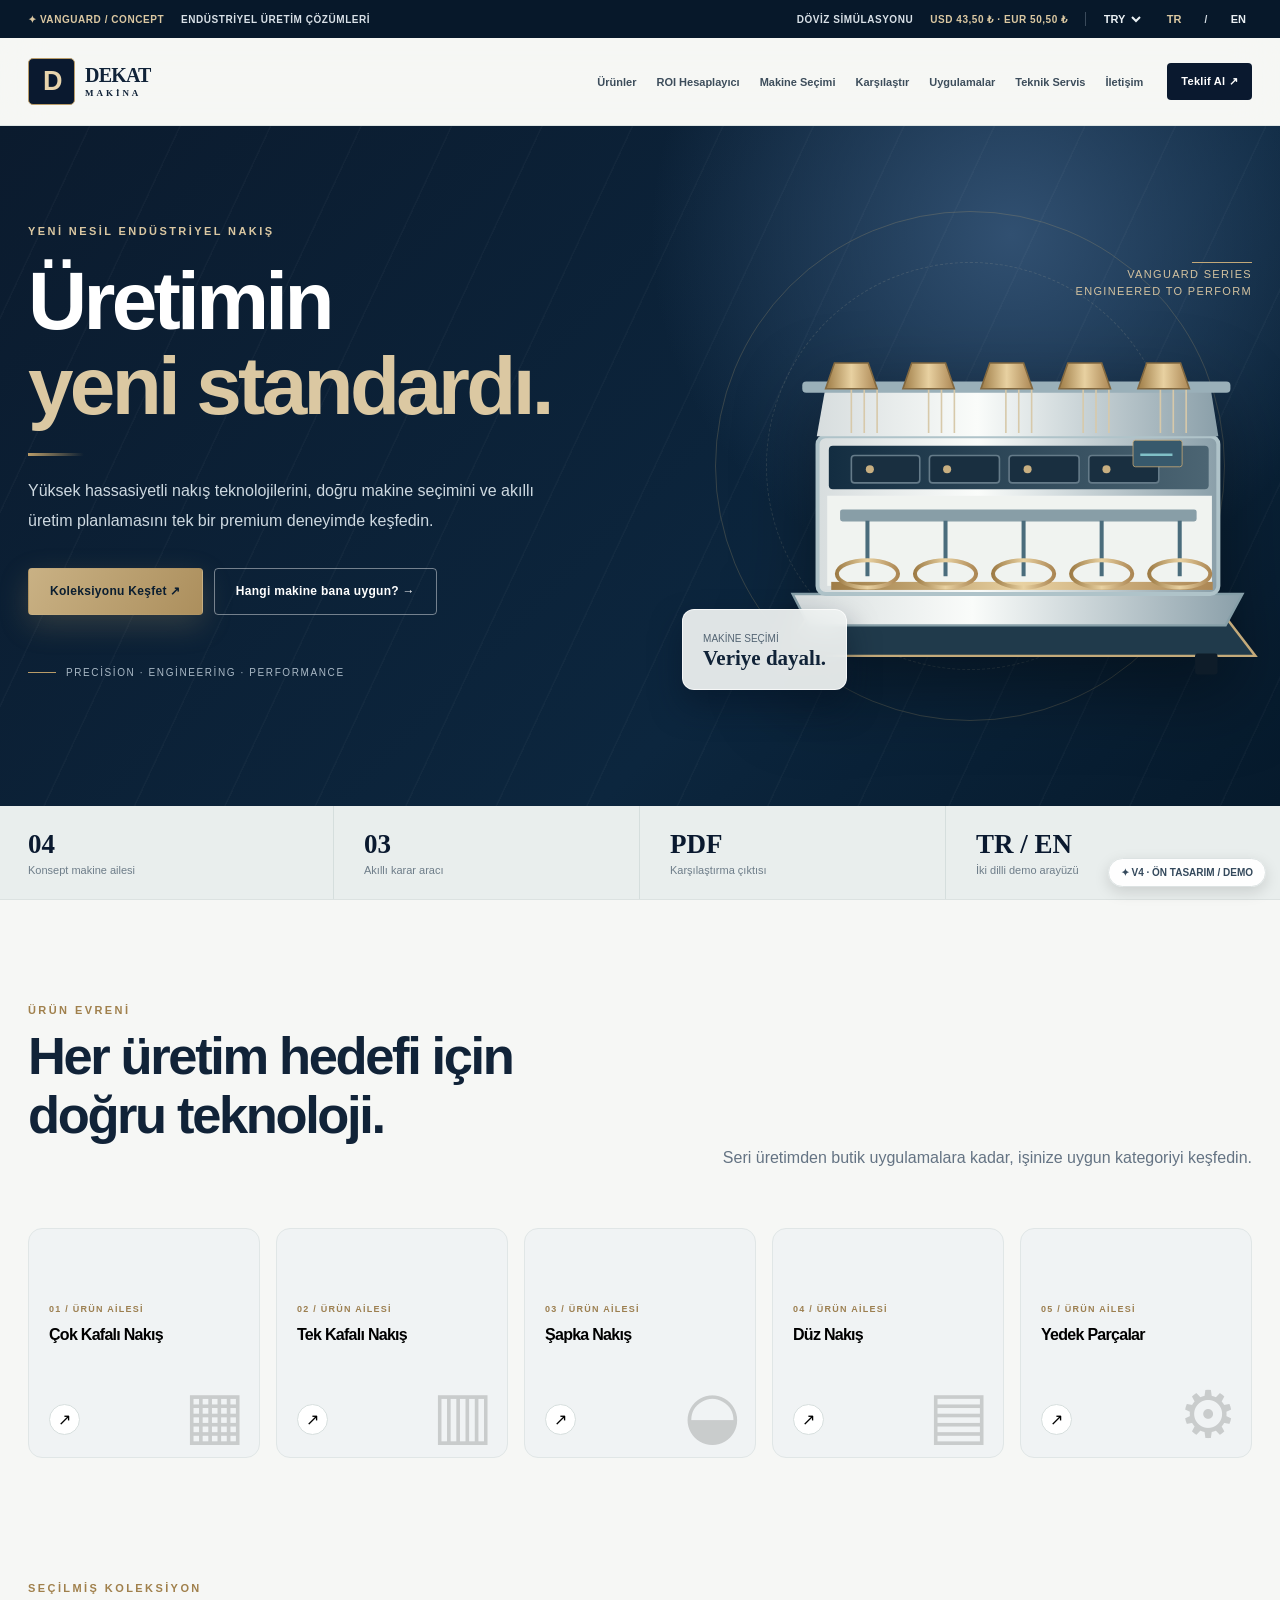
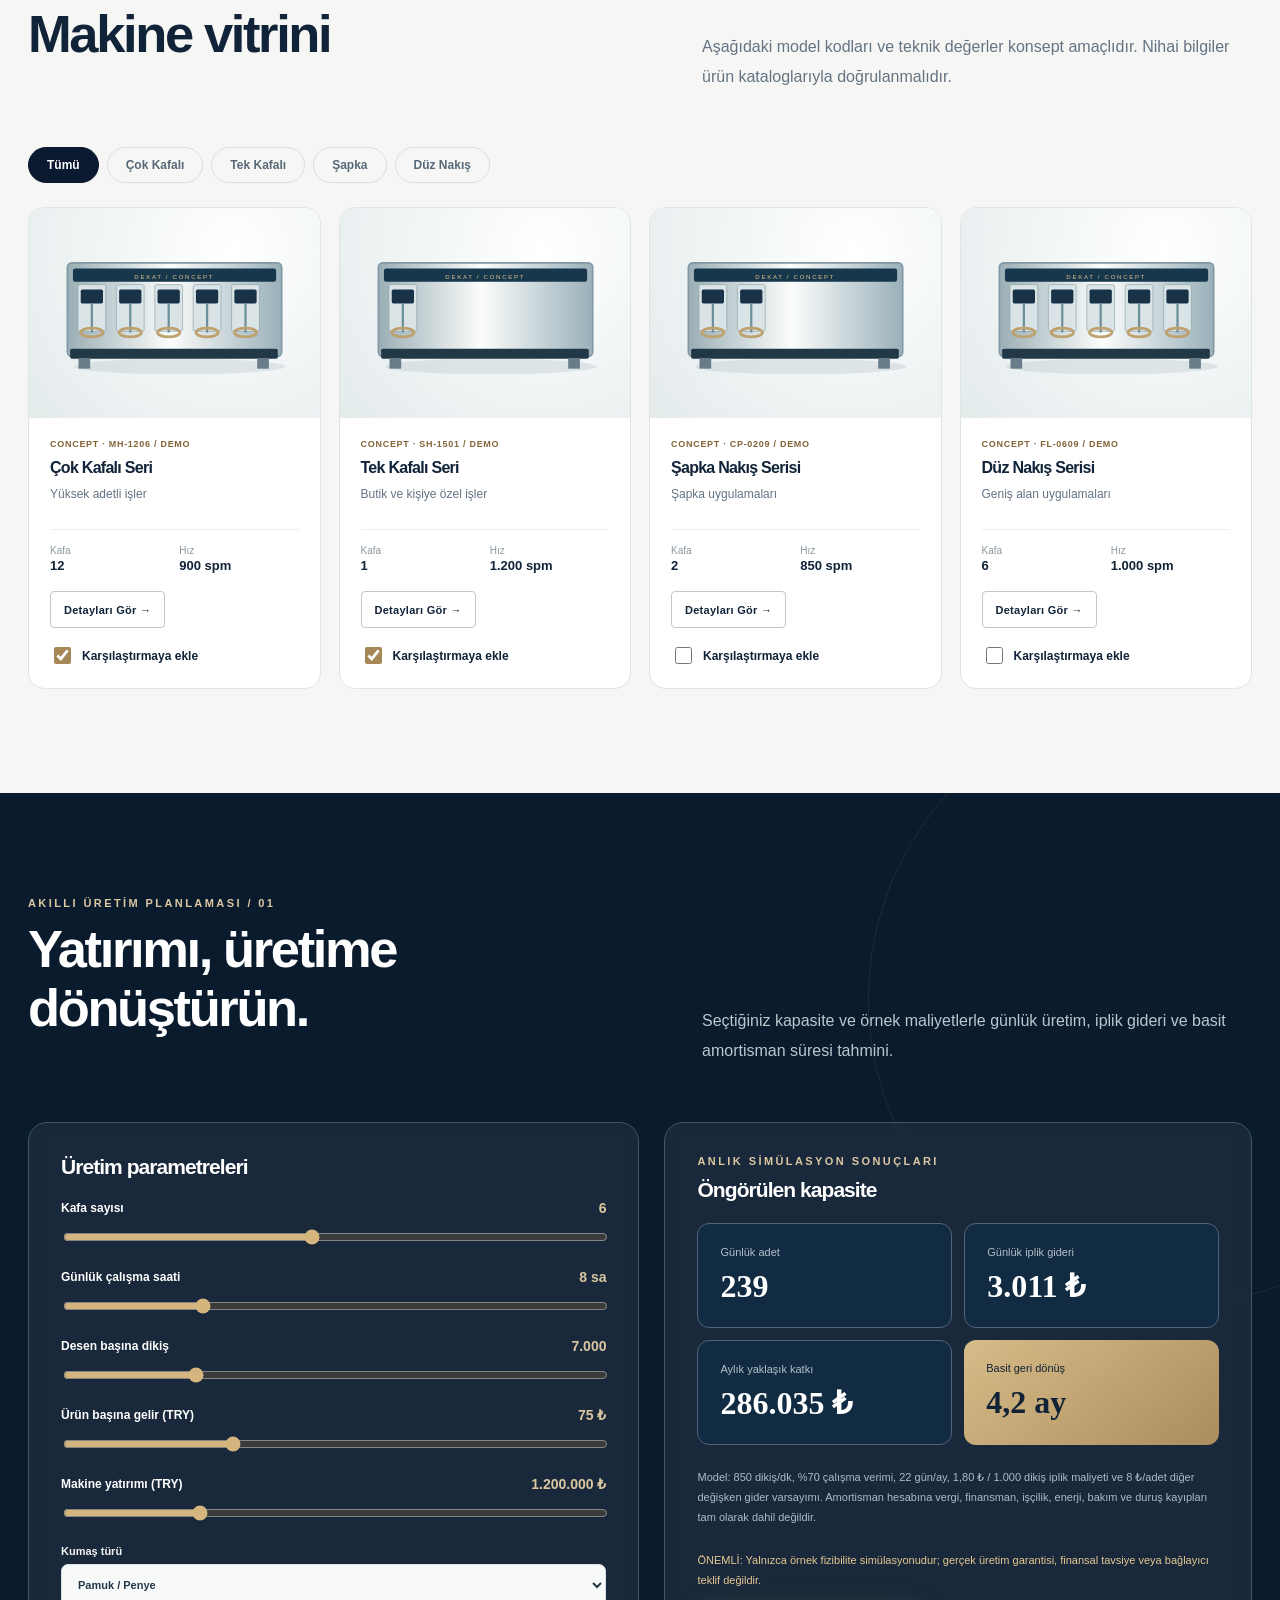
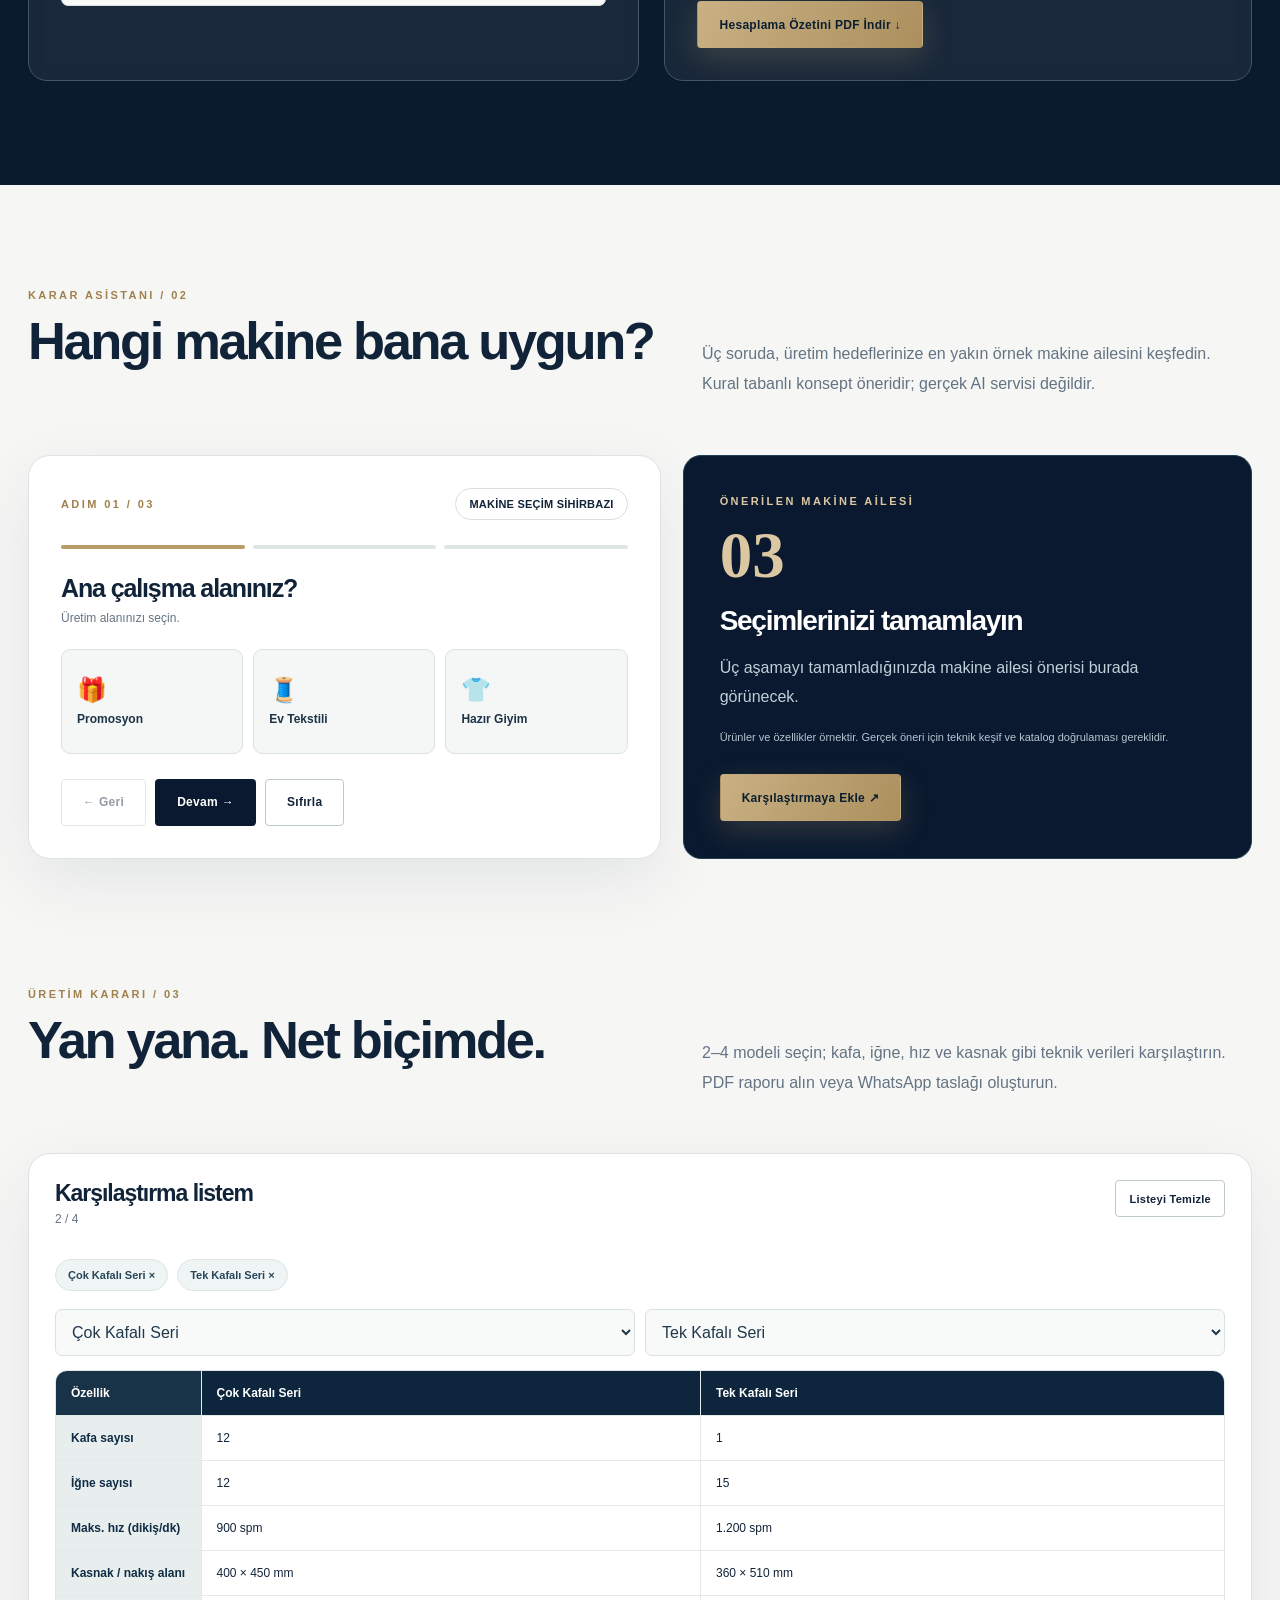
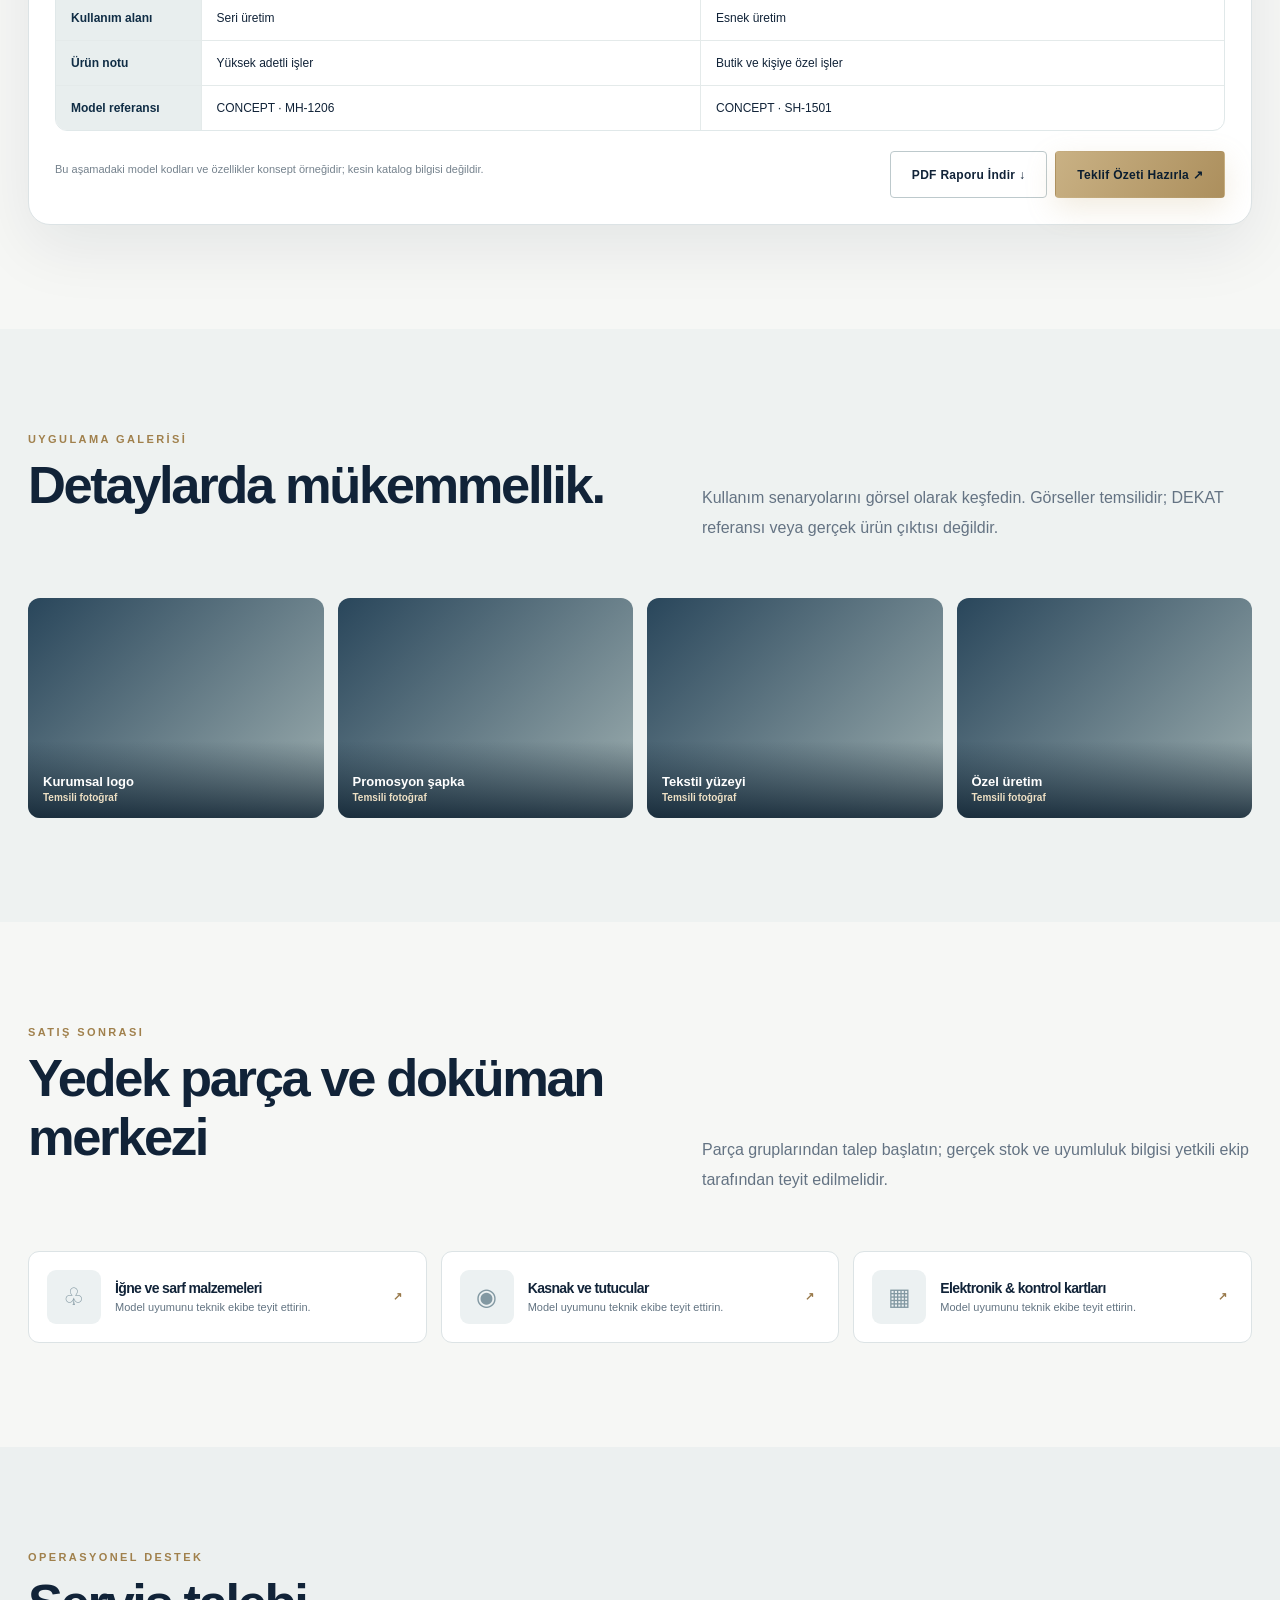
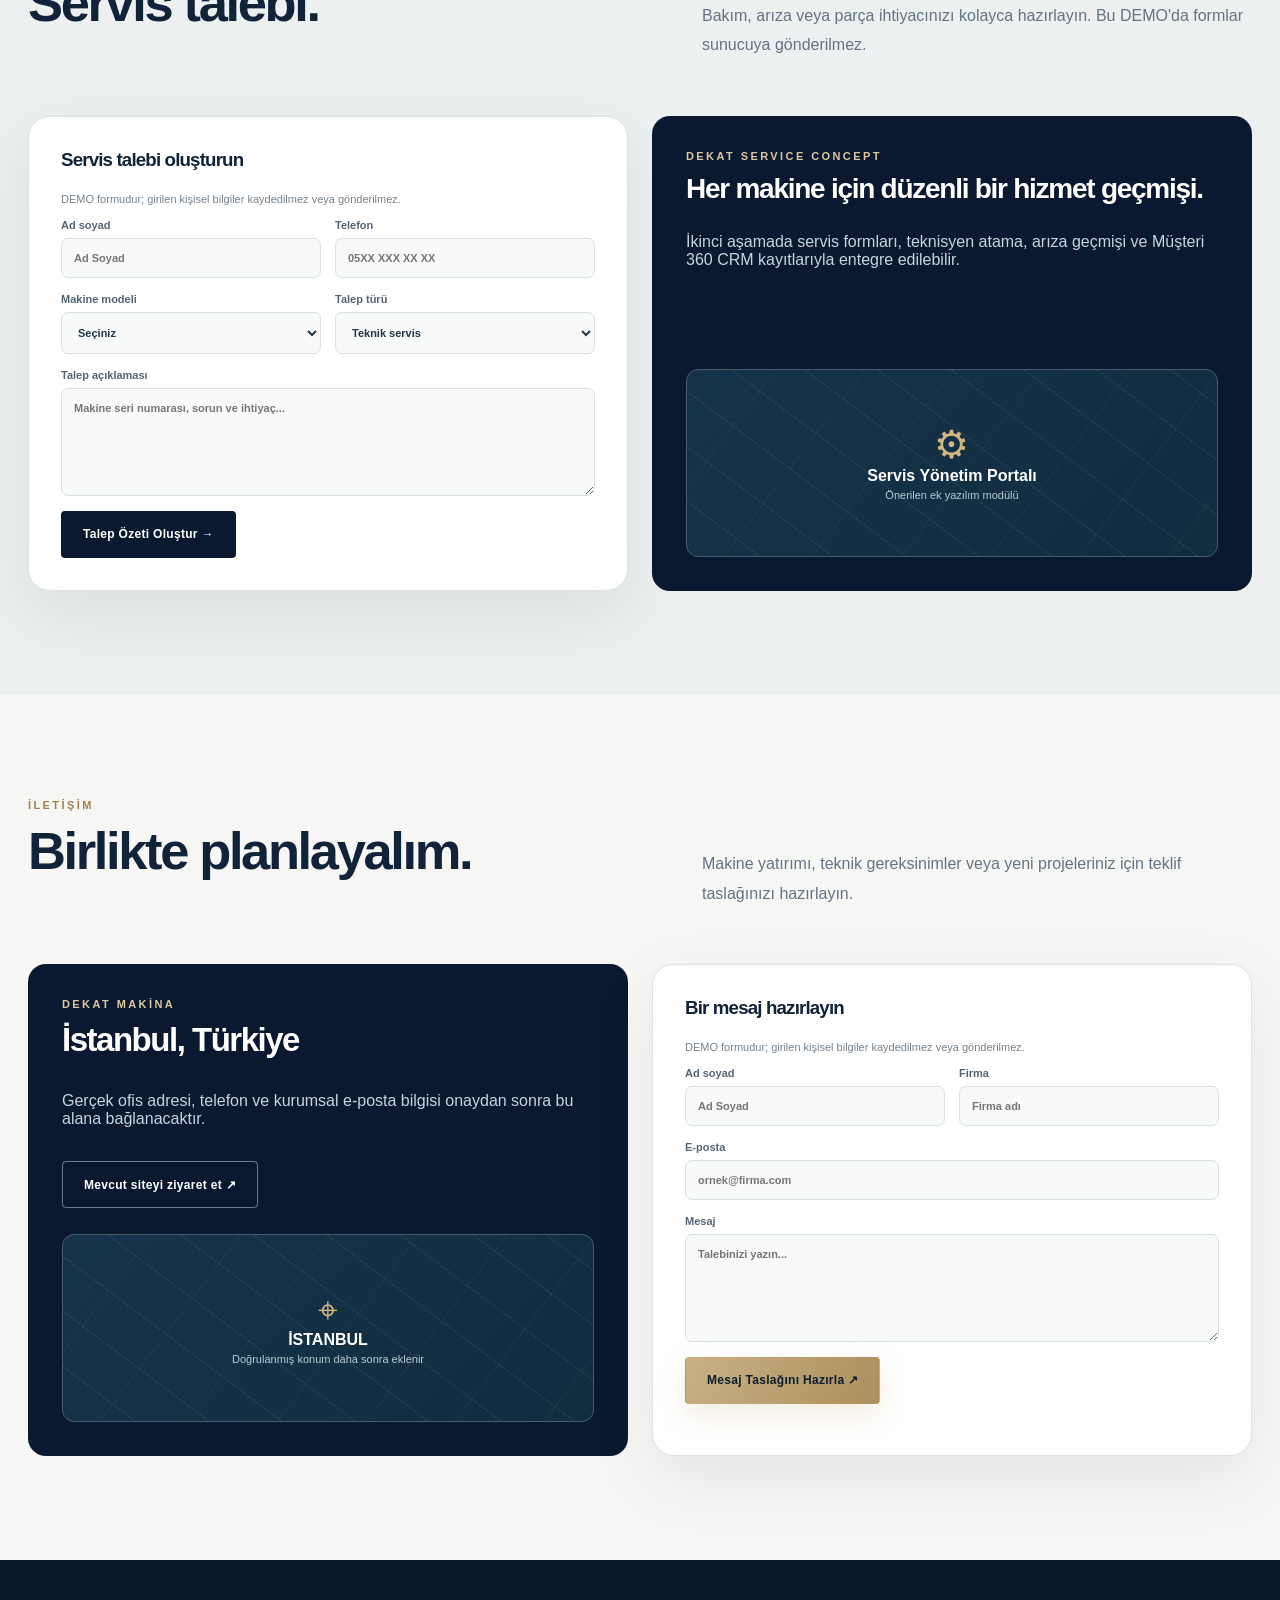
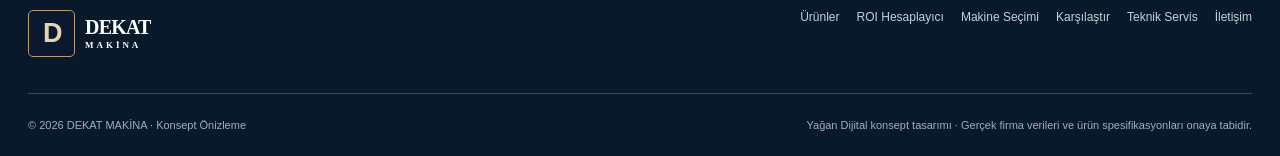
==== previews/dekat-makina-v4/index.html @ 2e614ca1 "Add separate DEKAT Vanguard V4 public concept preview without production changes" ====
<!DOCTYPE html>
<html lang="tr">
<head>
<meta charset="UTF-8"><meta name="viewport" content="width=device-width,initial-scale=1"><meta name="theme-color" content="#0a192f">
<meta name="description" content="DEKAT Makina premium konsept web demo: endüstriyel nakış makineleri, ROI simülasyonu, akıllı makine seçimi, ürün karşılaştırma, teknik servis ve teklif talepleri.">
<title>DEKAT MAKİNA | Vanguard Precision — Premium V4</title>
<!-- Modern sans-serif sistem fontlari; harici font beklemeden acilir. -->
<!-- Tailwind istege bagli yardimci katman: temel tasarim ve tum islevler bu dosyadaki CSS/JS ile calisir. -->
<script src="https://cdn.tailwindcss.com" async></script>
<style>
:root{--obsidian:#0a192f;--deep:#0e253c;--gold:#b99c68;--gold-light:#dbc8a2;--ink:#112338;--muted:#647383;--paper:#f6f7f5;--white:#fff;--steel:#e2e7e8;--border:#dce3e5;--shadow:0 22px 65px rgba(10,25,47,.08);--round:22px}
*{box-sizing:border-box}html{scroll-behavior:smooth;scroll-padding-top:112px}body{margin:0;font-family:'DM Sans',Arial,sans-serif;background:var(--paper);color:var(--ink)}button,input,select,textarea{font:inherit}button{cursor:pointer}a{text-decoration:none;color:inherit}img{display:block;max-width:100%}svg{max-width:100%}button:focus-visible,a:focus-visible,input:focus-visible,select:focus-visible,textarea:focus-visible{outline:3px solid #b99c68;outline-offset:3px}.container{max-width:1280px;margin:0 auto;padding:0 28px}.overline{font-size:11px;font-weight:800;letter-spacing:.22em;text-transform:uppercase;color:#a0804c}.overline.dark{color:var(--gold-light)}h1,h2,h3,h4,p{margin-top:0}h1,h2,h3,h4{font-family:Manrope,'DM Sans',sans-serif;letter-spacing:-.045em}h1{font-size:clamp(44px,6.4vw,93px);line-height:1.035;font-weight:800}h2{font-size:clamp(32px,4.1vw,57px);line-height:1.12;font-weight:800}h3{font-weight:800}.lede{font-size:16px;line-height:1.85;color:var(--muted)}.section{padding:104px 0}.section-heading{display:flex;align-items:end;justify-content:space-between;gap:24px;margin-bottom:40px}.section-heading p{max-width:550px}.chip{display:inline-flex;align-items:center;gap:7px;border:1px solid #d8dfdf;border-radius:100px;padding:9px 13px;font-size:11px;font-weight:800;letter-spacing:.02em}.btn{display:inline-flex;justify-content:center;align-items:center;gap:12px;border:1px solid transparent;min-height:47px;border-radius:4px;padding:13px 21px;font-size:12px;font-weight:800;letter-spacing:.025em;transition:transform .22s,background .22s,box-shadow .22s}.btn:hover{transform:translateY(-2px)}.btn-gold{background:linear-gradient(120deg,#c9b184,#ac8f5d);color:#0b1e30;box-shadow:0 10px 30px rgba(193,163,109,.22)}.btn-navy{background:var(--obsidian);color:white}.btn-navy:hover{background:#1b3852}.btn-outline{border:1px solid #bdc9cc;background:transparent;color:var(--ink)}.btn-outline-light{border:1px solid rgba(255,255,255,.43);color:#fff;background:transparent}.btn-small{min-height:37px;padding:9px 13px;font-size:11px}.btn:disabled{opacity:.45;cursor:not-allowed;transform:none}.panel{background:#fff;border:1px solid var(--border);border-radius:var(--round);box-shadow:var(--shadow)}.muted{color:var(--muted)}.small{font-size:12px}.fineprint{font-size:11px;line-height:1.65;color:#75828d}.gold-rule{width:56px;height:3px;background:linear-gradient(90deg,var(--gold),transparent);margin:18px 0 20px}
/* Top & header */
.topbar{background:#07182a;color:#d8e0e7;font-size:10px;font-weight:700;letter-spacing:.055em}.topbar .container{min-height:38px;display:flex;align-items:center;justify-content:space-between;gap:12px}.top-left,.top-right{display:flex;align-items:center;gap:17px}.top-right button,.top-right select{background:none;border:0;color:#eaf0f4;font-size:11px;font-weight:800}.top-right .sel-wrap{border-left:1px solid #3a4a5b;padding-left:14px}.top-right button[aria-pressed=true]{color:var(--gold-light)}.topbar .gold{color:#dbc8a2}.header{position:sticky;top:0;z-index:50;background:rgba(246,247,245,.91);backdrop-filter:blur(22px);border-bottom:1px solid #dfe6e5}.nav{min-height:87px;display:flex;align-items:center;gap:24px}.brand{display:flex;align-items:center;gap:10px;flex:none}.brandmark{display:grid;place-items:center;width:47px;height:47px;border:1px solid var(--gold);border-radius:5px;background:var(--obsidian);color:#e8d4ac;font-size:27px;letter-spacing:-.1em;font-weight:900;line-height:1}.brand-name{font-family:Manrope;font-size:20px;line-height:1;font-weight:900;letter-spacing:-.04em}.brand-name span{display:block;margin-top:4px;font-size:9px;letter-spacing:.33em;font-weight:600}.links{display:flex;align-items:center;gap:20px;margin-left:auto}.links a{font-size:11px;font-weight:800;color:#3d4d5b;white-space:nowrap;transition:color .2s}.links a:hover{color:#9e7d48}.mobile-toggle{display:none;border:1px solid #cbd3d6;border-radius:6px;background:white;width:43px;height:43px;align-items:center;justify-content:center;font-size:24px}.nav-actions{display:flex;align-items:center;gap:10px}.mobile-menu{display:none;padding:16px 0 22px;border-top:1px solid var(--border)}.mobile-menu.open{display:grid;grid-template-columns:repeat(2,1fr);gap:14px}.mobile-menu a{font-size:13px;font-weight:700;padding:9px 5px}
/* Hero */
.hero{min-height:680px;background:radial-gradient(circle at 79% 16%,#315071 0%,transparent 31%),linear-gradient(135deg,#0b1b2e,#0c263e 65%,#061a2c);color:#fff;position:relative;overflow:hidden}.hero:before{content:'';position:absolute;inset:0;background:repeating-linear-gradient(115deg,transparent 0 80px,rgba(255,255,255,.028) 81px 82px);pointer-events:none}.hero-content{display:grid;grid-template-columns:52% 48%;align-items:center;min-height:680px;position:relative}.hero-copy{padding:75px 0 104px;z-index:2}.hero h1{margin:22px 0 24px}.hero h1 em{font-style:normal;color:var(--gold-light)}.hero-copy>p:not(.overline){color:#ced9e1;max-width:540px;font-size:16px;line-height:1.9}.hero-actions{display:flex;flex-wrap:wrap;gap:11px;margin-top:31px}.hero-extra{display:flex;align-items:center;gap:10px;margin-top:52px;color:#aab9c6;font-size:10px;letter-spacing:.16em;text-transform:uppercase}.hero-extra:before{content:'';width:28px;height:1px;background:var(--gold)}.hero-art{position:relative;min-height:520px;align-self:stretch;display:flex;align-items:center;justify-content:center;isolation:isolate}.hero-art svg{width:113%;max-width:none;filter:drop-shadow(0px 30px 40px #0006);transform:translate(28px,15px)}.art-orbit{position:absolute;width:510px;height:510px;border:1px solid rgba(195,167,115,.23);border-radius:50%;top:50%;left:52%;transform:translate(-50%,-50%)}.art-orbit:before{content:'';position:absolute;inset:50px;border:1px dashed rgba(228,213,177,.14);border-radius:50%}.hero-chip{position:absolute;bottom:17%;left:3%;z-index:3;background:rgba(240,244,243,.93);backdrop-filter:blur(14px);color:var(--ink);border:1px solid #ffffffb8;padding:18px 20px;border-radius:12px;box-shadow:0 16px 30px #06142680}.hero-chip strong{display:block;font-family:Manrope;font-size:21px}.hero-chip span{font-size:10px;color:#536473}.hero-note{position:absolute;top:20%;right:0;display:grid;gap:5px;text-align:right;color:#d3c2a0;font-size:11px;letter-spacing:.12em}.hero-note:before{content:'';height:1px;background:#c2a879;width:60px;margin-left:auto}.hero-bottom{background:#e9eeed;border-bottom:1px solid #dce2e1}.hero-bottom .container{display:grid;grid-template-columns:repeat(4,1fr)}.metric{padding:23px 30px;border-right:1px solid #d5dedd}.metric:first-child{padding-left:0}.metric:last-child{border-right:0}.metric .num{font:800 27px Manrope;color:var(--obsidian)}.metric .desc{font-size:11px;color:#6e7d89;margin-top:4px}
/* Components */
.categories{display:grid;grid-template-columns:repeat(5,1fr);gap:16px}.category{position:relative;overflow:hidden;min-height:230px;border-radius:14px;background:#f0f3f4;border:1px solid #e0e6e6;padding:22px 20px;cursor:pointer;transition:all .25s;text-align:left}.category:hover{transform:translateY(-5px);border-color:#bba27a;box-shadow:var(--shadow)}.category .category-tag{font-size:9px;letter-spacing:.14em;color:#9c7f50;font-weight:900}.category h3{font-size:16px;margin:10px 0 18px;min-height:44px}.category .category-icon{font-size:65px;line-height:1;display:block;position:absolute;right:14px;bottom:10px;opacity:.16;filter:grayscale(1)}.category .arrow{position:absolute;left:20px;bottom:22px;width:31px;height:31px;display:grid;place-items:center;background:white;border-radius:100px;border:1px solid #d7dfde}.filters{display:flex;flex-wrap:wrap;gap:8px;margin-bottom:24px}.filter{background:transparent;border:1px solid #d6dfe0;border-radius:99px;padding:10px 18px;color:#586978;font-size:12px;font-weight:800}.filter[aria-pressed=true]{background:var(--obsidian);border-color:var(--obsidian);color:#fff}.products{display:grid;grid-template-columns:repeat(4,1fr);gap:18px}.product{display:flex;flex-direction:column;overflow:hidden;background:#fff;border:1px solid #dfe4e5;border-radius:16px;transition:.22s}.product:hover{box-shadow:var(--shadow);transform:translateY(-3px)}.product-visual{min-height:204px;display:grid;place-items:center;padding:20px;background:radial-gradient(circle at 70% 20%,#fff 0%,#edf2f3 64%,#e4ebeb)}.product-visual svg{width:100%;height:170px}.product-body{padding:21px;flex:1;display:flex;flex-direction:column}.product h3{font-size:16px;margin:10px 0}.product .specs{display:grid;grid-template-columns:1fr 1fr;gap:10px;border-top:1px solid #ebeff0;margin:16px 0 17px;padding-top:15px}.product .specs small{display:block;font-size:10px;color:#8a989e}.product .specs b{font-size:13px}.product-actions{margin-top:auto;display:flex;gap:8px;flex-wrap:wrap}.product .pill{display:inline-flex;font-size:9px;letter-spacing:.08em;color:#836537;text-transform:uppercase;font-weight:900}.product .select-check{display:flex;align-items:center;gap:8px;margin-top:16px;font-size:12px;font-weight:800}.product .select-check input{accent-color:#a58856;width:17px;height:17px}
/* Calculator */
.dark-section{background:#0b1b2e;color:white;position:relative;overflow:hidden}.dark-section:before{content:'';position:absolute;width:610px;height:610px;border:1px solid rgba(197,175,128,.1);border-radius:50%;right:-200px;top:-100px}.calc-layout{display:grid;grid-template-columns:1.02fr .98fr;gap:25px;position:relative}.calc-panel{padding:32px;border:1px solid #40566a;background:rgba(255,255,255,.058);border-radius:19px;backdrop-filter:blur(8px)}.calc-panel h3{font-size:21px}.slider-list{display:grid;gap:20px}.control-label{display:flex;align-items:center;justify-content:space-between;gap:16px;font-size:12px;font-weight:700;margin-bottom:11px}.control-label output{color:var(--gold-light);font-size:14px;font-weight:900}.range{width:100%;accent-color:#d4b57d;cursor:pointer}.calc-select{background:#112d44;color:#fff;border:1px solid #567082;border-radius:5px;padding:12px;width:100%}.calc-results{display:grid;grid-template-columns:repeat(2,1fr);gap:12px;margin-top:20px}.calc-stat{border:1px solid #536578;background:#102b42;border-radius:12px;padding:22px}.calc-stat strong{display:block;font:800 clamp(23px,3vw,32px) Manrope;color:white;line-height:1.2}.calc-stat small{display:block;font-size:11px;color:#b4c0c8;margin-bottom:9px}.calc-stat.gold{background:linear-gradient(140deg,#d6bc88,#ac8d5c);border:0}.calc-stat.gold strong,.calc-stat.gold small{color:#112236}.formula{font-size:11px;line-height:1.8;color:#afbcc6;margin-top:23px}
/* Wizard */
.wizard-layout{display:grid;grid-template-columns:1fr .9fr;gap:22px}.wizard-card{padding:32px}.wizard-progress{display:flex;gap:8px;margin:25px 0}.wizard-progress span{height:4px;flex:1;background:#dde5e5;border-radius:30px}.wizard-progress span.active{background:#b99c68}.option-grid{display:grid;grid-template-columns:repeat(3,1fr);gap:10px;margin:20px 0 25px}.option{background:#f5f7f6;border:1px solid #dbe3e3;border-radius:9px;min-height:105px;padding:15px;display:flex;flex-direction:column;justify-content:center;align-items:flex-start;gap:8px;text-align:left;font-size:12px;font-weight:800;color:#1d3346}.option span{font-size:24px}.option[aria-pressed=true]{background:#f2e9d8;border-color:#b99c68}.wizard-result{background:var(--obsidian);border:1px solid #234053;border-radius:18px;padding:36px;color:white;display:flex;flex-direction:column;justify-content:center;min-height:360px}.wizard-result .big-num{font-size:65px;font-family:Manrope;font-weight:800;color:var(--gold-light);line-height:1}.wizard-result h3{font-size:28px;margin:17px 0}.wizard-result p{color:#c0d0d9;line-height:1.8}.wizard-actions{display:flex;gap:9px;flex-wrap:wrap}.wizard-result .btn-gold{align-self:start;margin-top:16px}
/* Compare */
.compare-box{padding:26px}.compare-top{display:flex;justify-content:space-between;align-items:start;gap:18px;margin-bottom:21px}.selected-pills{display:flex;gap:9px;flex-wrap:wrap;margin:18px 0}.selected-pills button{border:1px solid #dfe6e5;background:#eff4f4;padding:9px 12px;border-radius:99px;font-size:11px;font-weight:800;color:#28465a}.compare-scroll{overflow-x:auto;max-width:100%;border:1px solid #e0e8e9;border-radius:12px}.compare-table{border-collapse:collapse;width:100%;min-width:720px;font-size:12px}.compare-table th,.compare-table td{border-bottom:1px solid #e4eaea;border-right:1px solid #e4eaea;text-align:left;padding:15px;min-width:150px}.compare-table th{background:#0d263d;color:white;font-weight:800}.compare-table th:first-child,.compare-table td:first-child{min-width:140px;width:145px;font-weight:800;background:#e8eeee;color:#102d45;position:sticky;left:0;z-index:1}.compare-table th:first-child{background:#183247;color:white;z-index:2}.compare-table td:last-child,.compare-table th:last-child{border-right:0}.compare-table tr:last-child td{border-bottom:0}.compare-footer{display:flex;align-items:center;flex-wrap:wrap;gap:10px;justify-content:space-between;margin-top:20px}.compare-pair{display:none;gap:10px;margin-bottom:14px}.compare-pair select{min-width:0;flex:1}.compare-empty{padding:48px 15px;text-align:center;color:#667788}
/* Gallery / support */
.gallery{display:grid;grid-template-columns:repeat(4,1fr);gap:14px}.gallery-item{min-height:220px;background:#d7e2e1;border-radius:12px;overflow:hidden;position:relative}.gallery-item img{height:100%;width:100%;object-fit:cover;transition:transform .4s}.gallery-item:hover img{transform:scale(1.06)}.gallery-item .gallery-caption{position:absolute;bottom:0;left:0;right:0;padding:33px 15px 15px;background:linear-gradient(transparent,#071a2ac9);color:white;font-size:13px;font-weight:800}.gallery-item .gallery-caption small{display:block;font-size:10px;color:#eee0c4;margin-top:3px}.parts{display:grid;grid-template-columns:repeat(3,1fr);gap:14px}.part{display:flex;align-items:center;gap:14px;padding:18px;background:white;border:1px solid var(--border);border-radius:11px}.part .part-icon{display:grid;place-items:center;width:54px;height:54px;background:#ecf1f2;border-radius:9px;color:#8298a2;font-size:24px}.part h4{font-size:14px;margin:0 0 5px}.part p{font-size:11px;color:#637482;margin:0}.part button{margin-left:auto;white-space:nowrap;border:0;background:transparent;color:#987849;font-weight:900;font-size:11px}.forms-grid{display:grid;grid-template-columns:1fr 1fr;gap:24px}.form-card{padding:32px}.field-row{display:grid;grid-template-columns:1fr 1fr;gap:14px}.field{display:grid;gap:7px;font-size:11px;color:#556574;font-weight:800;margin-bottom:15px}.field input,.field select,.field textarea,.input{width:100%;background:#f8faf9;border:1px solid #d9e2e3;border-radius:7px;padding:13px 12px;outline:none;color:#21384a;min-width:0}.field textarea{resize:vertical;min-height:108px}.contact-side{background:var(--obsidian);color:white;border-radius:18px;padding:34px;display:flex;flex-direction:column;justify-content:space-between}.contact-side p{color:#c6d5dd}.map-placeholder{height:188px;border:1px solid #465e6c;border-radius:12px;background:linear-gradient(135deg,#15334a,#122c40);display:grid;place-items:center;position:relative;overflow:hidden}.map-placeholder:before{content:'';position:absolute;inset:0;background:repeating-linear-gradient(37deg,transparent 0 43px,rgba(255,255,255,.065) 43px 44px),repeating-linear-gradient(127deg,transparent 0 70px,rgba(255,255,255,.035) 70px 71px)}.map-placeholder div{position:relative;text-align:center}.map-placeholder b{display:block;font-size:16px}.map-placeholder small{font-size:11px;color:#b9cbd4}.footer{padding:50px 0 25px;background:#08192b;color:white}.footer-top{display:flex;justify-content:space-between;gap:30px;flex-wrap:wrap}.footer a{color:#c5d1d8;font-size:12px}.footer nav{display:flex;gap:17px;flex-wrap:wrap}.footer-bottom{padding-top:25px;margin-top:36px;border-top:1px solid #344b5c;display:flex;justify-content:space-between;gap:14px;font-size:11px;color:#9db0bd}
/* Modals, Toast */
.modal-backdrop{position:fixed;inset:0;background:#061626b8;z-index:100;display:none;align-items:center;justify-content:center;padding:18px;backdrop-filter:blur(7px)}.modal-backdrop.open{display:flex}.modal{background:#fff;border-radius:18px;width:min(580px,100%);max-height:90vh;overflow:auto;padding:30px;box-shadow:0 35px 100px #0005}.modal-top{display:flex;justify-content:space-between;align-items:start;gap:12px}.modal-close{background:#f1f4f4;border:0;border-radius:50%;width:36px;height:36px;font-size:23px}.toast{position:fixed;z-index:130;bottom:25px;left:50%;transform:translate(-50%,30px);padding:14px 18px;border-radius:9px;max-width:90vw;background:var(--obsidian);color:#fff;border:1px solid #526875;font-size:12px;font-weight:700;opacity:0;pointer-events:none;transition:.25s}.toast.show{opacity:1;transform:translate(-50%,0)}.demo-ribbon{position:fixed;right:14px;bottom:13px;z-index:55;padding:8px 12px;font-size:10px;border-radius:100px;background:#ffffffeb;box-shadow:0 5px 15px #0002;border:1px solid #dce2e2;color:#34495c;font-weight:900}.sr-only{position:absolute;width:1px;height:1px;padding:0;margin:-1px;overflow:hidden;clip:rect(0,0,0,0);white-space:nowrap;border:0}
@media(max-width:1120px){.links{gap:11px}.links a{font-size:10px}.nav{gap:14px}.products{grid-template-columns:repeat(2,1fr)}.categories{grid-template-columns:repeat(3,1fr)}.metric{padding-inline:17px}}
@media(max-width:860px){.links{display:none}.mobile-toggle{display:flex}.nav{min-height:71px}.nav-actions{margin-left:auto}.nav-actions .nav-quote{display:none}.hero-content{grid-template-columns:1fr;min-height:0}.hero-copy{padding:78px 0 20px}.hero-art{min-height:330px;max-width:600px;margin:0 auto;width:100%}.hero-art svg{transform:translate(0,-20px);width:95%}.hero-note{right:18px}.hero-chip{bottom:15px;left:5%}.hero-bottom .container{grid-template-columns:repeat(2,1fr)}.metric{border-bottom:1px solid #d5dedd}.calc-layout,.wizard-layout,.forms-grid{grid-template-columns:1fr}.section{padding:72px 0}.gallery{grid-template-columns:repeat(2,1fr)}.parts{grid-template-columns:repeat(2,1fr)}.compare-pair{display:flex}.compare-table{min-width:0;table-layout:fixed}.compare-table th,.compare-table td{min-width:0;width:35%;padding:12px 9px;overflow-wrap:anywhere}.compare-table th:first-child,.compare-table td:first-child{min-width:0;width:30%;position:static}.compare-table th:nth-child(n+4),.compare-table td:nth-child(n+4){display:none}.compare-table.mobile th,.compare-table.mobile td{display:table-cell}.compare-table.mobile th,.compare-table.mobile td{width:35%}.compare-table.mobile th:first-child,.compare-table.mobile td:first-child{width:30%}}
@media(max-width:600px){.container{padding:0 17px}.topbar .top-left span:nth-child(2),#fxLabel,.top-right>span:first-child{display:none}.topbar .container{gap:7px}.top-left,.top-right{gap:7px}.topbar{font-size:9px}.top-right .sel-wrap{padding-left:7px}.brandmark{width:38px;height:38px;font-size:24px}.brand-name{font-size:17px}.brand-name span{font-size:8px}.hero h1{font-size:clamp(41px,11vw,58px)}.hero-copy{padding-top:60px}.hero-copy>p:not(.overline){font-size:14px}.hero-extra{margin-top:28px}.hero-art{min-height:272px}.hero-art .art-orbit{width:290px;height:290px}.hero-chip{padding:12px 14px;bottom:20px}.hero-chip strong{font-size:17px}.hero-note{display:none}.metric{padding:17px 12px}.metric:first-child{padding-left:12px}.metric .num{font-size:22px}.metric .desc{font-size:10px}.section-heading{display:block;margin-bottom:30px}.section-heading h2{margin-bottom:14px}.categories,.parts{grid-template-columns:repeat(2,1fr);gap:10px}.category{padding:17px;min-height:180px}.category h3{font-size:13px}.category .arrow{left:17px;bottom:15px}.products{grid-template-columns:1fr}.product-visual{min-height:200px}.product-visual svg{height:170px}.panel,.wizard-result{border-radius:15px}.calc-panel,.wizard-card,.compare-box,.form-card,.contact-side{padding:21px}.calc-results{gap:9px}.calc-stat{padding:14px}.calc-stat strong{font-size:22px}.option-grid{grid-template-columns:1fr}.option{min-height:59px;flex-direction:row;align-items:center}.wizard-result{min-height:270px;padding:25px}.wizard-result .big-num{font-size:42px}.gallery{gap:9px}.gallery-item{min-height:160px}.parts{grid-template-columns:1fr}.field-row{grid-template-columns:1fr}.footer-bottom{display:block}.footer-bottom span{display:block;margin-top:7px}.compare-top{display:block}.compare-footer{display:grid}.compare-footer .btn{width:100%}.compare-table{font-size:10px}.compare-table th,.compare-table td{padding:10px 7px}.demo-ribbon{display:none}.modal{padding:20px}}
@media(prefers-reduced-motion:reduce){*,*:before,*:after{scroll-behavior:auto!important;animation:none!important;transition:none!important}}
@media print{.topbar,.header,.demo-ribbon,.toast,.btn{display:none!important}body{background:white}.section{padding:25px 0}}
</style>
</head>
<body>
<div class="topbar"><div class="container"><div class="top-left"><span class="gold">✦ VANGUARD / CONCEPT</span><span data-i18n="topTag">ENDÜSTRİYEL ÜRETİM ÇÖZÜMLERİ</span></div><div class="top-right"><span data-i18n="fxDemo">DÖVİZ SİMÜLASYONU</span><span class="gold" id="fxLabel">USD 43,50 ₺ · EUR 50,50 ₺</span><label class="sel-wrap"><span class="sr-only">Para birimi</span><select id="currency" aria-label="Gösterim para birimi"><option value="TRY">TRY</option><option value="USD">USD</option><option value="EUR">EUR</option></select></label><button type="button" id="langTR" aria-pressed="true">TR</button><span>/</span><button type="button" id="langEN" aria-pressed="false">EN</button></div></div></div>
<header class="header"><div class="container"><div class="nav"><a class="brand" href="#hero" aria-label="DEKAT Makina ana sayfa"><span class="brandmark">D</span><span class="brand-name">DEKAT <span>MAKİNA</span></span></a><nav class="links" aria-label="Ana gezinme"><a href="#urunler" data-i18n="navProducts">Ürünler</a><a href="#roi" data-i18n="navROI">ROI Hesaplayıcı</a><a href="#wizard" data-i18n="navWizard">Makine Seçimi</a><a href="#compare" data-i18n="navCompare">Karşılaştır</a><a href="#uygulamalar" data-i18n="navApps">Uygulamalar</a><a href="#servis" data-i18n="navService">Teknik Servis</a><a href="#iletisim" data-i18n="navContact">İletişim</a></nav><div class="nav-actions"><button class="btn btn-navy btn-small nav-quote" data-open-quote data-i18n="getQuote">Teklif Al ↗</button><button class="mobile-toggle" id="menuToggle" type="button" aria-expanded="false" aria-controls="mobileMenu" aria-label="Menüyü aç">☰</button></div></div><nav class="mobile-menu" id="mobileMenu" aria-label="Mobil gezinme"><a href="#urunler" data-i18n="navProducts">Ürünler</a><a href="#roi" data-i18n="navROI">ROI Hesaplayıcı</a><a href="#wizard" data-i18n="navWizard">Makine Seçimi</a><a href="#compare" data-i18n="navCompare">Karşılaştır</a><a href="#uygulamalar" data-i18n="navApps">Uygulamalar</a><a href="#servis" data-i18n="navService">Teknik Servis</a><a href="#iletisim" data-i18n="navContact">İletişim</a><a href="https://www.dekat.com.tr/" target="_blank" rel="noopener noreferrer" data-i18n="currentSite">Mevcut site</a></nav></div></header>
<main>
<section class="hero" id="hero"><div class="container"><div class="hero-content"><div class="hero-copy"><p class="overline dark" data-i18n="heroKicker">YENİ NESİL ENDÜSTRİYEL NAKIŞ</p><h1 data-i18n-html="heroTitle">Üretimin<br><em>yeni standardı.</em></h1><div class="gold-rule"></div><p data-i18n="heroDesc">Yüksek hassasiyetli nakış teknolojilerini, doğru makine seçimini ve akıllı üretim planlamasını tek bir premium deneyimde keşfedin.</p><div class="hero-actions"><a href="#urunler" class="btn btn-gold" data-i18n="explore">Koleksiyonu Keşfet ↗</a><a href="#wizard" class="btn btn-outline-light" data-i18n="findMachine">Hangi makine bana uygun? →</a></div><div class="hero-extra" data-i18n="heroExtra">Precision · Engineering · Performance</div></div><div class="hero-art" aria-label="Temsili çok kafalı nakış makinesi teknik illüstrasyonu"><div class="art-orbit"></div><div class="hero-note">VANGUARD SERIES <span>ENGINEERED TO PERFORM</span></div><svg viewBox="0 0 730 530" role="img" aria-label="Temsili endüstriyel nakış makinesi illüstrasyonu"><defs><linearGradient id="metal" x1="0" x2="1"><stop stop-color="#d7ddde"/><stop offset=".4" stop-color="#fafcfa"/><stop offset="1" stop-color="#8a9fa9"/></linearGradient><linearGradient id="darkMachine" x1="0" x2="1"><stop stop-color="#132d41"/><stop offset="1" stop-color="#4c6573"/></linearGradient><linearGradient id="goldMachine"><stop stop-color="#9e7c46"/><stop offset=".5" stop-color="#e8d1a1"/><stop offset="1" stop-color="#ac8754"/></linearGradient><filter id="machineShadow"><feGaussianBlur stdDeviation="10"/></filter></defs><ellipse cx="386" cy="444" rx="285" ry="28" fill="#03101b" opacity=".57" filter="url(#machineShadow)"/><g transform="translate(55 113)"><path d="M85 326 L612 326 L645 369 L57 369Z" fill="#203a4b" stroke="#c4aa7a" stroke-width="3"/><path d="M70 292 L629 292 L608 331 L90 331Z" fill="url(#metal)" stroke="#869fa8" stroke-width="3"/><rect x="101" y="96" width="498" height="196" rx="10" fill="url(#metal)" stroke="#afc3c9" stroke-width="5"/><rect x="115" y="108" width="472" height="54" rx="5" fill="url(#darkMachine)"/><rect x="113" y="170" width="478" height="112" fill="#f0f3f0"/><rect x="129" y="187" width="443" height="15" rx="3" fill="#889ea7"/><rect x="118" y="277" width="474" height="10" fill="url(#goldMachine)"/><g fill="#192f40" stroke="#657b89" stroke-width="2"><rect x="143" y="120" width="85" height="34" rx="4"/><rect x="240" y="120" width="87" height="34" rx="4"/><rect x="339" y="120" width="87" height="34" rx="4"/><rect x="438" y="120" width="87" height="34" rx="4"/></g><g fill="#c8af81"><circle cx="166" cy="137" r="5"/><circle cx="262" cy="137" r="5"/><circle cx="362" cy="137" r="5"/><circle cx="460" cy="137" r="5"/></g><g stroke="#4a6c7c" stroke-width="5"><path d="M163 201V270"/><path d="M260 201V270"/><path d="M357 201V270"/><path d="M454 201V270"/><path d="M551 201V270"/></g><g fill="none" stroke="url(#goldMachine)" stroke-width="5"><ellipse cx="163" cy="267" rx="38" ry="17"/><ellipse cx="260" cy="267" rx="38" ry="17"/><ellipse cx="357" cy="267" rx="38" ry="17"/><ellipse cx="454" cy="267" rx="38" ry="17"/><ellipse cx="551" cy="267" rx="38" ry="17"/></g><path d="M100 96L110 40H590L599 96Z" fill="url(#metal)"/><rect x="82" y="28" width="532" height="14" rx="5" fill="#9ab0b9"/><g stroke="#d7c9aa" stroke-width="2"><path d="M143 38L143 92 M159 38L159 92 M175 38L175 92 M239 38L239 92 M255 38L255 92 M271 38L271 92 M335 38L335 92 M351 38L351 92 M367 38L367 92 M431 38L431 92 M447 38L447 92 M463 38L463 92 M527 38L527 92 M543 38L543 92 M559 38L559 92"/></g><g fill="url(#goldMachine)" stroke="#82683f" stroke-width="2"><path d="M122 5h42l11 32h-64Z"/><path d="M218 5h42l11 32h-64Z"/><path d="M315 5h42l11 32h-64Z"/><path d="M412 5h42l11 32h-64Z"/><path d="M510 5h42l11 32h-64Z"/></g><rect x="493" y="101" width="61" height="33" rx="3" fill="#37596c" stroke="#c9aa75"/><path d="M502 119h40" stroke="#80c0c7" stroke-width="3"/><rect x="83" y="366" width="28" height="26" rx="3" fill="#0e1c29"/><rect x="570" y="366" width="28" height="26" rx="3" fill="#0e1c29"/></g></svg><div class="hero-chip"><span data-i18n="heroChipSmall">MAKİNE SEÇİMİ</span><strong data-i18n="heroChipBig">Veriye dayalı.</strong></div></div></div></div></section>
<div class="hero-bottom"><div class="container"><div class="metric"><div class="num">04</div><div class="desc" data-i18n="metric1">Konsept makine ailesi</div></div><div class="metric"><div class="num">03</div><div class="desc" data-i18n="metric2">Akıllı karar aracı</div></div><div class="metric"><div class="num">PDF</div><div class="desc" data-i18n="metric3">Karşılaştırma çıktısı</div></div><div class="metric"><div class="num">TR / EN</div><div class="desc" data-i18n="metric4">İki dilli demo arayüzü</div></div></div></div>
<section class="section" id="kategoriler"><div class="container"><div class="section-heading"><div><p class="overline" data-i18n="categoriesKicker">ÜRÜN EVRENİ</p><h2 data-i18n-html="categoriesTitle">Her üretim hedefi için<br>doğru teknoloji.</h2></div><p class="lede" data-i18n="categoriesDesc">Seri üretimden butik uygulamalara kadar, işinize uygun kategoriyi keşfedin.</p></div><div class="categories" id="categories"></div></div></section>
<section class="section" id="urunler" style="padding-top:20px"><div class="container"><div class="section-heading"><div><p class="overline" data-i18n="productsKicker">SEÇİLMİŞ KOLEKSİYON</p><h2 data-i18n="productsTitle">Makine vitrini</h2></div><p class="lede" data-i18n="productsDesc">Aşağıdaki model kodları ve teknik değerler konsept amaçlıdır. Nihai bilgiler ürün kataloglarıyla doğrulanmalıdır.</p></div><div class="filters" id="productFilters"></div><div class="products" id="productGrid"></div></div></section>
<section class="section dark-section" id="roi"><div class="container"><div class="section-heading" style="position:relative"><div><p class="overline dark" data-i18n="roiKicker">AKILLI ÜRETİM PLANLAMASI / 01</p><h2 data-i18n-html="roiTitle">Yatırımı, üretime<br>dönüştürün.</h2></div><p class="lede" style="color:#bac7ce" data-i18n="roiDesc">Seçtiğiniz kapasite ve örnek maliyetlerle günlük üretim, iplik gideri ve basit amortisman süresi tahmini.</p></div><div class="calc-layout"><div class="calc-panel"><h3 data-i18n="roiInputs">Üretim parametreleri</h3><div class="slider-list"><div><div class="control-label"><label for="heads" data-i18n="heads">Kafa sayısı</label><output id="headsV">6</output></div><input class="range" id="heads" type="range" min="1" max="12" value="6"></div><div><div class="control-label"><label for="hours" data-i18n="hours">Günlük çalışma saati</label><output id="hoursV">8 sa</output></div><input class="range" id="hours" type="range" min="4" max="20" value="8"></div><div><div class="control-label"><label for="stitches" data-i18n="stitches">Desen başına dikiş</label><output id="stitchesV">7.000</output></div><input class="range" id="stitches" type="range" min="3000" max="20000" step="500" value="7000"></div><div><div class="control-label"><label for="unitRevenue" data-i18n="unitRevenue">Ürün başına gelir (TRY)</label><output id="unitRevenueV">75 ₺</output></div><input class="range" id="unitRevenue" type="range" min="20" max="200" step="5" value="75"></div><div><div class="control-label"><label for="investment" data-i18n="investment">Makine yatırımı (TRY)</label><output id="investmentV">1.200.000 ₺</output></div><input class="range" id="investment" type="range" min="300000" max="4000000" step="50000" value="1200000"></div><label class="field" style="margin:0;color:#f1f5f4"><span data-i18n="fabric">Kumaş türü</span><select class="calc-select" id="fabric"><option value="cotton" data-i18n="cotton">Pamuk / Penye</option><option value="denim" data-i18n="denim">Denim / Kalın</option><option value="towel" data-i18n="towel">Havlu / Pike</option><option value="poly" data-i18n="poly">Polyester / İnce</option></select></label></div></div><div class="calc-panel"><p class="overline dark" data-i18n="roiEstimates">ANLIK SİMÜLASYON SONUÇLARI</p><h3 data-i18n="roiSummary">Öngörülen kapasite</h3><div class="calc-results"><div class="calc-stat"><small data-i18n="dailyOutput">Günlük adet</small><strong id="dailyOutput">—</strong></div><div class="calc-stat"><small data-i18n="dailyThread">Günlük iplik gideri</small><strong id="dailyThread">—</strong></div><div class="calc-stat"><small data-i18n="monthlyContrib">Aylık yaklaşık katkı</small><strong id="monthlyContrib">—</strong></div><div class="calc-stat gold"><small data-i18n="payback">Basit geri dönüş</small><strong id="payback">—</strong></div></div><p class="formula" data-i18n="roiFormula">Model: 850 dikiş/dk, %70 çalışma verimi, 22 gün/ay, 1,80 ₺ / 1.000 dikiş iplik maliyeti ve 8 ₺/adet diğer değişken gider varsayımı. Amortisman hesabına vergi, finansman, işçilik, enerji, bakım ve duruş kayıpları tam olarak dahil değildir.</p><p class="formula" style="color:#e5c991" data-i18n="roiDisclaimer">ÖNEMLİ: Yalnızca örnek fizibilite simülasyonudur; gerçek üretim garantisi, finansal tavsiye veya bağlayıcı teklif değildir.</p><button class="btn btn-gold" id="roiPdf" data-i18n="roiDownload">Hesaplama Özetini PDF İndir ↓</button></div></div></div></section>
<section class="section" id="wizard"><div class="container"><div class="section-heading"><div><p class="overline" data-i18n="wizardKicker">KARAR ASİSTANI / 02</p><h2 data-i18n="wizardTitle">Hangi makine bana uygun?</h2></div><p class="lede" data-i18n="wizardDesc">Üç soruda, üretim hedeflerinize en yakın örnek makine ailesini keşfedin. Kural tabanlı konsept öneridir; gerçek AI servisi değildir.</p></div><div class="wizard-layout"><div class="panel wizard-card"><div style="display:flex;justify-content:space-between;align-items:center"><span class="overline" id="wizardStepLabel">ADIM 01 / 03</span><span class="chip" data-i18n="wizardQuiz">MAKİNE SEÇİM SİHİRBAZI</span></div><div class="wizard-progress" id="wizardProgress" aria-hidden="true"><span class="active"></span><span></span><span></span></div><h3 id="wizardQuestion" style="font-size:25px;margin-bottom:4px">Üretim alanınız hangisi?</h3><p class="lede small" id="wizardHelp">İşletmenizin ana faaliyetini seçin.</p><div class="option-grid" id="wizardOptions"></div><div class="wizard-actions"><button class="btn btn-outline" id="wizardBack" data-i18n="back">← Geri</button><button class="btn btn-navy" id="wizardNext" data-i18n="next">Devam →</button><button class="btn btn-outline" id="wizardReset" data-i18n="reset">Sıfırla</button></div></div><div class="wizard-result" id="wizardResult"><p class="overline dark" data-i18n="suggestedFamily">ÖNERİLEN MAKİNE AİLESİ</p><div class="big-num" id="wizardNumber">03</div><h3 id="wizardRecommended">Üretiminize özel öneri</h3><p id="wizardReason">Seçimlerinizi tamamladığınızda öneri ve gerekçeler burada görünecek.</p><p class="fineprint" style="color:#b5c6d0" data-i18n="wizardDisclaimer">Ürünler ve özellikler örnektir. Gerçek öneri için teknik keşif ve katalog doğrulaması gereklidir.</p><button class="btn btn-gold" id="wizardAdd" data-i18n="addToComparison">Karşılaştırmaya Ekle ↗</button></div></div></div></section>
<section class="section" id="compare" style="padding-top:25px"><div class="container"><div class="section-heading"><div><p class="overline" data-i18n="compareKicker">ÜRETİM KARARI / 03</p><h2 data-i18n="compareTitle">Yan yana. Net biçimde.</h2></div><p class="lede" data-i18n="compareDesc">2–4 modeli seçin; kafa, iğne, hız ve kasnak gibi teknik verileri karşılaştırın. PDF raporu alın veya WhatsApp taslağı oluşturun.</p></div><div class="panel compare-box"><div class="compare-top"><div><h3 style="font-size:23px;margin-bottom:5px" data-i18n="compareList">Karşılaştırma listem</h3><p class="muted small" id="compareCount">0 / 4</p></div><button class="btn btn-outline btn-small" id="clearCompare" data-i18n="clear">Listeyi Temizle</button></div><div class="selected-pills" id="selectedPills"></div><div class="compare-pair" id="pairSelectors"><select class="input" id="pairA" aria-label="Karşılaştırma sol ürün"></select><select class="input" id="pairB" aria-label="Karşılaştırma sağ ürün"></select></div><div class="compare-scroll" id="compareScroll"><div id="compareTableArea" class="compare-empty" data-i18n="compareEmpty">Karşılaştırmak için ürün kartlarından en az iki makine seçin.</div></div><div class="compare-footer"><p class="fineprint" data-i18n="compareFoot">Bu aşamadaki model kodları ve özellikler konsept örneğidir; kesin katalog bilgisi değildir.</p><div style="display:flex;flex-wrap:wrap;gap:8px"><button class="btn btn-outline" id="downloadCompare" data-i18n="downloadPdf">PDF Raporu İndir ↓</button><button class="btn btn-gold" id="openQuoteFromCompare" data-i18n="makeQuote">Teklif Özeti Hazırla ↗</button></div></div></div></div></section>
<section class="section" id="uygulamalar" style="background:#eef2f1"><div class="container"><div class="section-heading"><div><p class="overline" data-i18n="appsKicker">UYGULAMA GALERİSİ</p><h2 data-i18n="appsTitle">Detaylarda mükemmellik.</h2></div><p class="lede" data-i18n="appsDesc">Kullanım senaryolarını görsel olarak keşfedin. Görseller temsilidir; DEKAT referansı veya gerçek ürün çıktısı değildir.</p></div><div class="gallery" id="gallery"></div></div></section>
<section class="section" id="parcalar"><div class="container"><div class="section-heading"><div><p class="overline" data-i18n="partsKicker">SATIŞ SONRASI</p><h2 data-i18n="partsTitle">Yedek parça ve doküman merkezi</h2></div><p class="lede" data-i18n="partsDesc">Parça gruplarından talep başlatın; gerçek stok ve uyumluluk bilgisi yetkili ekip tarafından teyit edilmelidir.</p></div><div class="parts" id="partsGrid"></div></div></section>
<section class="section" id="servis" style="background:#ecf0f0"><div class="container"><div class="section-heading"><div><p class="overline" data-i18n="serviceKicker">OPERASYONEL DESTEK</p><h2 data-i18n="serviceTitle">Servis talebi.</h2></div><p class="lede" data-i18n="serviceDesc">Bakım, arıza veya parça ihtiyacınızı kolayca hazırlayın. Bu DEMO'da formlar sunucuya gönderilmez.</p></div><div class="forms-grid"><div class="panel form-card"><h3 data-i18n="serviceFormTitle">Servis talebi oluşturun</h3><p class="fineprint" data-i18n="demoForm">DEMO formudur; girilen kişisel bilgiler kaydedilmez veya gönderilmez.</p><form id="serviceForm"><div class="field-row"><label class="field"><span data-i18n="fullName">Ad soyad</span><input name="name" required autocomplete="name" placeholder="Ad Soyad"></label><label class="field"><span data-i18n="phone">Telefon</span><input name="phone" type="tel" inputmode="tel" required placeholder="05XX XXX XX XX"></label></div><div class="field-row"><label class="field"><span data-i18n="machineModel">Makine modeli</span><select name="model" required id="serviceModel"><option value="" data-i18n="choose">Seçiniz</option></select></label><label class="field"><span data-i18n="requestType">Talep türü</span><select name="type"><option value="service" data-i18n="serviceType">Teknik servis</option><option value="parts" data-i18n="partsType">Yedek parça</option><option value="maintenance" data-i18n="maintenanceType">Periyodik bakım</option></select></label></div><label class="field"><span data-i18n="requestDescription">Talep açıklaması</span><textarea name="description" required placeholder="Makine seri numarası, sorun ve ihtiyaç..."></textarea></label><button class="btn btn-navy" type="submit" data-i18n="prepareRequest">Talep Özeti Oluştur →</button></form></div><aside class="contact-side"><div><p class="overline dark" data-i18n="servicePanelKicker">DEKAT SERVICE CONCEPT</p><h3 style="font-size:28px" data-i18n="servicePanelTitle">Her makine için düzenli bir hizmet geçmişi.</h3><p data-i18n="servicePanelDesc">İkinci aşamada servis formları, teknisyen atama, arıza geçmişi ve Müşteri 360 CRM kayıtlarıyla entegre edilebilir.</p></div><div class="map-placeholder"><div><span style="font-size:39px;color:#d3b582">⚙</span><b data-i18n="servicePanelBottom">Servis Yönetim Portalı</b><small data-i18n="futureModule">Önerilen ek yazılım modülü</small></div></div></aside></div></div></section>
<section class="section" id="iletisim"><div class="container"><div class="section-heading"><div><p class="overline" data-i18n="contactKicker">İLETİŞİM</p><h2 data-i18n="contactTitle">Birlikte planlayalım.</h2></div><p class="lede" data-i18n="contactDesc">Makine yatırımı, teknik gereksinimler veya yeni projeleriniz için teklif taslağınızı hazırlayın.</p></div><div class="forms-grid"><div class="contact-side"><div><p class="overline dark">DEKAT MAKİNA</p><h3 style="font-size:33px" data-i18n="contactHQ">İstanbul, Türkiye</h3><p data-i18n="contactHQNote">Gerçek ofis adresi, telefon ve kurumsal e-posta bilgisi onaydan sonra bu alana bağlanacaktır.</p><a class="btn btn-outline-light" style="margin-top:17px" href="https://www.dekat.com.tr/" target="_blank" rel="noopener noreferrer" data-i18n="currentSite">Mevcut siteyi ziyaret et ↗</a></div><div class="map-placeholder" style="margin-top:26px"><div><span style="font-size:35px;color:#d3b582">⌖</span><b>İSTANBUL</b><small data-i18n="mapNote">Doğrulanmış konum daha sonra eklenir</small></div></div></div><div class="panel form-card"><h3 data-i18n="contactFormTitle">Bir mesaj hazırlayın</h3><p class="fineprint" data-i18n="demoForm">DEMO formudur; girilen kişisel bilgiler kaydedilmez veya gönderilmez.</p><form id="contactForm"><div class="field-row"><label class="field"><span data-i18n="fullName">Ad soyad</span><input name="name" required autocomplete="name" placeholder="Ad Soyad"></label><label class="field"><span data-i18n="company">Firma</span><input name="company" placeholder="Firma adı"></label></div><label class="field"><span data-i18n="email">E-posta</span><input name="email" type="email" required autocomplete="email" placeholder="ornek@firma.com"></label><label class="field"><span data-i18n="message">Mesaj</span><textarea name="message" required placeholder="Talebinizi yazın..."></textarea></label><button class="btn btn-gold" type="submit" data-i18n="prepareMessage">Mesaj Taslağını Hazırla ↗</button></form></div></div></div></section>
</main>
<footer class="footer"><div class="container"><div class="footer-top"><a class="brand" href="#hero" style="color:white"><span class="brandmark">D</span><span class="brand-name">DEKAT <span>MAKİNA</span></span></a><nav><a href="#urunler" data-i18n="navProducts">Ürünler</a><a href="#roi" data-i18n="navROI">ROI</a><a href="#wizard" data-i18n="navWizard">Makine Seçimi</a><a href="#compare" data-i18n="navCompare">Karşılaştır</a><a href="#servis" data-i18n="navService">Servis</a><a href="#iletisim" data-i18n="navContact">İletişim</a></nav></div><div class="footer-bottom"><span>© 2026 DEKAT MAKİNA · <span data-i18n="concept">Konsept Önizleme</span></span><span data-i18n="footerNote">Yağan Dijital konsept tasarımı · Gerçek firma verileri ve ürün spesifikasyonları onaya tabidir.</span></div></div></footer>
<div class="demo-ribbon">✦ V4 · <span data-i18n="demoRibbon">ÖN TASARIM / DEMO</span></div>
<div class="toast" id="toast" role="status" aria-live="polite"></div>
<div class="modal-backdrop" id="quoteBackdrop" role="presentation"><div class="modal" role="dialog" aria-modal="true" aria-labelledby="quoteTitle"><div class="modal-top"><div><p class="overline" data-i18n="quoteKicker">SATIŞ İLETİŞİMİ</p><h3 id="quoteTitle" data-i18n="quoteTitle">Teklif talep özeti</h3></div><button class="modal-close" id="quoteClose" type="button" aria-label="Kapat">×</button></div><p class="fineprint" data-i18n="quoteDisclaimer">Bu çıktı resmi fiyat teklifi değildir. Fiyatlar, ürün uygunluğu ve teslim koşulları satıcı tarafından teyit edilmelidir.</p><div id="quoteItems" style="background:#f2f5f5;border-radius:11px;padding:16px;margin:18px 0"></div><label class="field"><span data-i18n="quoteNote">Not / talep açıklaması</span><textarea id="quoteNote" rows="3" placeholder="Üretim hedefiniz, şehir, teslim tarihi..."></textarea></label><div style="display:flex;flex-wrap:wrap;gap:9px"><button class="btn btn-navy" id="quotePdf" data-i18n="downloadQuotePdf">Teklif Özetini PDF İndir ↓</button><button class="btn btn-outline" id="quoteWhatsApp" data-i18n="whatsappDraft">WhatsApp Taslağı Aç ↗</button><button class="btn btn-outline" id="quoteCopy" data-i18n="copyText">Metni Kopyala</button></div></div></div>
<script>
/* V4: tum temel islevler yalnizca bu dosyada, harici API ve veritabani olmadan calisir.
   Sahte "canli" kur, sahte AI servisi, sahte siparis/servis kaydi olusturulmaz. */
(()=>{'use strict';
const $=s=>document.querySelector(s), $$=s=>Array.from(document.querySelectorAll(s));
const fx={USD:43.50,EUR:50.50,TRY:1}; // YALNIZCA ornek kur; gercek zamanli servis yok.
let currency='TRY',lang='tr',activeCategory='all',selected=[1,2],wizardStep=0,wizardAnswers=[null,null,null],recommended=1,mobilePair=[1,2];
const data=[
 {id:1,cat:'multi',nameTR:'Çok Kafalı Seri',nameEN:'Multi-Head Series',code:'CONCEPT · MH-1206',heads:12,needles:12,speed:900,hoop:'400 × 450 mm',area:'Seri üretim',areaEN:'High-volume production',note:'Yüksek adetli işler',noteEN:'High-volume output',finish:'#e0e6e7'},
 {id:2,cat:'single',nameTR:'Tek Kafalı Seri',nameEN:'Single-Head Series',code:'CONCEPT · SH-1501',heads:1,needles:15,speed:1200,hoop:'360 × 510 mm',area:'Esnek üretim',areaEN:'Flexible production',note:'Butik ve kişiye özel işler',noteEN:'Custom & boutique',finish:'#e4e4df'},
 {id:3,cat:'cap',nameTR:'Şapka Nakış Serisi',nameEN:'Cap Embroidery Series',code:'CONCEPT · CP-0209',heads:2,needles:9,speed:850,hoop:'270 × 450 mm',area:'Şapka / promosyon',areaEN:'Caps & promotional',note:'Şapka uygulamaları',noteEN:'Caps and hats',finish:'#e1e7e5'},
 {id:4,cat:'flat',nameTR:'Düz Nakış Serisi',nameEN:'Flat Embroidery Series',code:'CONCEPT · FL-0609',heads:6,needles:9,speed:1000,hoop:'450 × 600 mm',area:'Düz / ev tekstili',areaEN:'Flat & home textile',note:'Geniş alan uygulamaları',noteEN:'Wide textile applications',finish:'#e0e5e9'}
];
const dict={tr:{topTag:'ENDÜSTRİYEL ÜRETİM ÇÖZÜMLERİ',fxDemo:'DÖVİZ SİMÜLASYONU',navProducts:'Ürünler',navROI:'ROI Hesaplayıcı',navWizard:'Makine Seçimi',navCompare:'Karşılaştır',navApps:'Uygulamalar',navService:'Teknik Servis',navContact:'İletişim',getQuote:'Teklif Al ↗',currentSite:'Mevcut siteyi ziyaret et ↗',heroKicker:'YENİ NESİL ENDÜSTRİYEL NAKIŞ',heroTitle:'Üretimin<br><em>yeni standardı.</em>',heroDesc:'Yüksek hassasiyetli nakış teknolojilerini, doğru makine seçimini ve akıllı üretim planlamasını tek bir premium deneyimde keşfedin.',explore:'Koleksiyonu Keşfet ↗',findMachine:'Hangi makine bana uygun? →',heroExtra:'Precision · Engineering · Performance',heroChipSmall:'MAKİNE SEÇİMİ',heroChipBig:'Veriye dayalı.',metric1:'Konsept makine ailesi',metric2:'Akıllı karar aracı',metric3:'Karşılaştırma çıktısı',metric4:'İki dilli demo arayüzü',categoriesKicker:'ÜRÜN EVRENİ',categoriesTitle:'Her üretim hedefi için<br>doğru teknoloji.',categoriesDesc:'Seri üretimden butik uygulamalara kadar, işinize uygun kategoriyi keşfedin.',productsKicker:'SEÇİLMİŞ KOLEKSİYON',productsTitle:'Makine vitrini',productsDesc:'Aşağıdaki model kodları ve teknik değerler konsept amaçlıdır. Nihai bilgiler ürün kataloglarıyla doğrulanmalıdır.',roiKicker:'AKILLI ÜRETİM PLANLAMASI / 01',roiTitle:'Yatırımı, üretime<br>dönüştürün.',roiDesc:'Seçtiğiniz kapasite ve örnek maliyetlerle günlük üretim, iplik gideri ve basit amortisman süresi tahmini.',roiInputs:'Üretim parametreleri',heads:'Kafa sayısı',hours:'Günlük çalışma saati',stitches:'Desen başına dikiş',unitRevenue:'Ürün başına gelir (TRY)',investment:'Makine yatırımı (TRY)',fabric:'Kumaş türü',cotton:'Pamuk / Penye',denim:'Denim / Kalın',towel:'Havlu / Pike',poly:'Polyester / İnce',roiEstimates:'ANLIK SİMÜLASYON SONUÇLARI',roiSummary:'Öngörülen kapasite',dailyOutput:'Günlük adet',dailyThread:'Günlük iplik gideri',monthlyContrib:'Aylık yaklaşık katkı',payback:'Basit geri dönüş',roiFormula:'Model: 850 dikiş/dk, %70 çalışma verimi, 22 gün/ay, 1,80 ₺ / 1.000 dikiş iplik maliyeti ve 8 ₺/adet diğer değişken gider varsayımı. Amortisman hesabına vergi, finansman, işçilik, enerji, bakım ve duruş kayıpları tam olarak dahil değildir.',roiDisclaimer:'ÖNEMLİ: Yalnızca örnek fizibilite simülasyonudur; gerçek üretim garantisi, finansal tavsiye veya bağlayıcı teklif değildir.',roiDownload:'Hesaplama Özetini PDF İndir ↓',wizardKicker:'KARAR ASİSTANI / 02',wizardTitle:'Hangi makine bana uygun?',wizardDesc:'Üç soruda, üretim hedeflerinize en yakın örnek makine ailesini keşfedin. Kural tabanlı konsept öneridir; gerçek AI servisi değildir.',wizardQuiz:'MAKİNE SEÇİM SİHİRBAZI',back:'← Geri',next:'Devam →',reset:'Sıfırla',suggestedFamily:'ÖNERİLEN MAKİNE AİLESİ',wizardDisclaimer:'Ürünler ve özellikler örnektir. Gerçek öneri için teknik keşif ve katalog doğrulaması gereklidir.',addToComparison:'Karşılaştırmaya Ekle ↗',compareKicker:'ÜRETİM KARARI / 03',compareTitle:'Yan yana. Net biçimde.',compareDesc:'2–4 modeli seçin; kafa, iğne, hız ve kasnak gibi teknik verileri karşılaştırın. PDF raporu alın veya WhatsApp taslağı oluşturun.',compareList:'Karşılaştırma listem',clear:'Listeyi Temizle',compareEmpty:'Karşılaştırmak için ürün kartlarından en az iki makine seçin.',compareFoot:'Bu aşamadaki model kodları ve özellikler konsept örneğidir; kesin katalog bilgisi değildir.',downloadPdf:'PDF Raporu İndir ↓',makeQuote:'Teklif Özeti Hazırla ↗',appsKicker:'UYGULAMA GALERİSİ',appsTitle:'Detaylarda mükemmellik.',appsDesc:'Kullanım senaryolarını görsel olarak keşfedin. Görseller temsilidir; DEKAT referansı veya gerçek ürün çıktısı değildir.',partsKicker:'SATIŞ SONRASI',partsTitle:'Yedek parça ve doküman merkezi',partsDesc:'Parça gruplarından talep başlatın; gerçek stok ve uyumluluk bilgisi yetkili ekip tarafından teyit edilmelidir.',serviceKicker:'OPERASYONEL DESTEK',serviceTitle:'Servis talebi.',serviceDesc:'Bakım, arıza veya parça ihtiyacınızı kolayca hazırlayın. Bu DEMO\'da formlar sunucuya gönderilmez.',serviceFormTitle:'Servis talebi oluşturun',demoForm:'DEMO formudur; girilen kişisel bilgiler kaydedilmez veya gönderilmez.',fullName:'Ad soyad',phone:'Telefon',machineModel:'Makine modeli',choose:'Seçiniz',requestType:'Talep türü',serviceType:'Teknik servis',partsType:'Yedek parça',maintenanceType:'Periyodik bakım',requestDescription:'Talep açıklaması',prepareRequest:'Talep Özeti Oluştur →',servicePanelKicker:'DEKAT SERVICE CONCEPT',servicePanelTitle:'Her makine için düzenli bir hizmet geçmişi.',servicePanelDesc:'İkinci aşamada servis formları, teknisyen atama, arıza geçmişi ve Müşteri 360 CRM kayıtlarıyla entegre edilebilir.',servicePanelBottom:'Servis Yönetim Portalı',futureModule:'Önerilen ek yazılım modülü',contactKicker:'İLETİŞİM',contactTitle:'Birlikte planlayalım.',contactDesc:'Makine yatırımı, teknik gereksinimler veya yeni projeleriniz için teklif taslağınızı hazırlayın.',contactHQ:'İstanbul, Türkiye',contactHQNote:'Gerçek ofis adresi, telefon ve kurumsal e-posta bilgisi onaydan sonra bu alana bağlanacaktır.',mapNote:'Doğrulanmış konum daha sonra eklenir',contactFormTitle:'Bir mesaj hazırlayın',company:'Firma',email:'E-posta',message:'Mesaj',prepareMessage:'Mesaj Taslağını Hazırla ↗',concept:'Konsept Önizleme',footerNote:'Yağan Dijital konsept tasarımı · Gerçek firma verileri ve ürün spesifikasyonları onaya tabidir.',demoRibbon:'ÖN TASARIM / DEMO',quoteKicker:'SATIŞ İLETİŞİMİ',quoteTitle:'Teklif talep özeti',quoteDisclaimer:'Bu çıktı resmi fiyat teklifi değildir. Fiyatlar, ürün uygunluğu ve teslim koşulları satıcı tarafından teyit edilmelidir.',quoteNote:'Not / talep açıklaması',downloadQuotePdf:'Teklif Özetini PDF İndir ↓',whatsappDraft:'WhatsApp Taslağı Aç ↗',copyText:'Metni Kopyala',filters:['Tümü','Çok Kafalı','Tek Kafalı','Şapka','Düz Nakış'],categories:['Çok Kafalı Nakış','Tek Kafalı Nakış','Şapka Nakış','Düz Nakış','Yedek Parçalar'],catEyebrow:'ÜRÜN AİLESİ',details:'Detayları Gör →',compareBtn:'Karşılaştırmaya ekle',headsShort:'Kafa',speedShort:'Hız',specs:['Kafa sayısı','İğne sayısı','Maks. hız (dikiş/dk)','Kasnak / nakış alanı','Kullanım alanı','Ürün notu','Model referansı'],month:'ay',hour:'sa',notEnough:'Karşılaştırma için en az iki makine seçin.',limit:'En fazla dört ürün seçebilirsiniz.',done:'Tamamlandı — yalnızca DEMO; sunucuya kayıt gönderilmedi.',copied:'Metin kopyalandı.',pdfDone:'PDF oluşturuldu.',pdfError:'PDF oluşturulamadı; tarayıcı iznini kontrol edin.',wizardSteps:['Ana çalışma alanınız?','Günlük hedef kapasiteniz?','Kullanılabilir yerleşim alanınız?'],wizardHelps:['Üretim alanınızı seçin.','Öngörülen günlük nakış adedi.','Makine için ayırabileceğiniz yaklaşık alan.'],wizardOptions:[[['🎁','Promosyon','promotional'],['🧵','Ev Tekstili','home'],['👕','Hazır Giyim','garment']],[['◈','0–100','low'],['▦','100–500','mid'],['▤','500+','high']],[['⌑','Kompakt','compact'],['▱','Orta','medium'],['▥','Geniş','large']]],step:'ADIM',recommendWaiting:'Seçimlerinizi tamamlayın',reasonWaiting:'Üç aşamayı tamamladığınızda makine ailesi önerisi burada görünecek.',recommendReason:'Seçtiğiniz sektör, kapasite ve alana göre önerilen örnek makine ailesi. Teknik keşif ile teyit edilmelidir.',partNames:['İğne ve sarf malzemeleri','Kasnak ve tutucular','Elektronik & kontrol kartları'],partDesc:'Model uyumunu teknik ekibe teyit ettirin.',partRequest:'Talep Oluştur →',gallery:['Kurumsal logo','Promosyon şapka','Tekstil yüzeyi','Özel üretim'],sample:'Temsili fotoğraf',quoteItemsLabel:'Seçilen konsept modeller:',noSelection:'Henüz ürün seçilmedi.',formSubject:'DEKAT Makina — DEMO talep taslağı',other:'Diğer'},
en:{topTag:'INDUSTRIAL PRODUCTION SOLUTIONS',fxDemo:'FX SIMULATION',navProducts:'Products',navROI:'ROI Calculator',navWizard:'Machine Finder',navCompare:'Compare',navApps:'Applications',navService:'Technical Service',navContact:'Contact',getQuote:'Request a Quote ↗',currentSite:'Visit current website ↗',heroKicker:'NEXT-GENERATION INDUSTRIAL EMBROIDERY',heroTitle:'A new standard<br><em>in production.</em>',heroDesc:'Explore precision embroidery technologies, machine selection and smart production planning in one premium experience.',explore:'Explore collection ↗',findMachine:'Find my machine →',heroExtra:'Precision · Engineering · Performance',heroChipSmall:'MACHINE SELECTION',heroChipBig:'Data-driven.',metric1:'Concept machine families',metric2:'Smart decision tools',metric3:'Comparison PDF export',metric4:'Bilingual demo UI',categoriesKicker:'PRODUCT UNIVERSE',categoriesTitle:'The right technology<br>for every goal.',categoriesDesc:'Discover machine families for everything from custom production to high-volume manufacturing.',productsKicker:'CURATED COLLECTION',productsTitle:'Machine showcase',productsDesc:'All model codes and specifications below are illustrative concept data and require catalogue verification.',roiKicker:'PRODUCTION INTELLIGENCE / 01',roiTitle:'Turn investment<br>into output.',roiDesc:'Estimate daily output, thread cost, and simplified payback using editable assumptions.',roiInputs:'Production parameters',heads:'Number of heads',hours:'Working hours per day',stitches:'Stitches per design',unitRevenue:'Revenue per item (TRY)',investment:'Machine investment (TRY)',fabric:'Fabric type',cotton:'Cotton / Jersey',denim:'Denim / Heavy',towel:'Towel / Terry',poly:'Polyester / Light',roiEstimates:'LIVE SIMULATION RESULTS',roiSummary:'Projected output',dailyOutput:'Units per day',dailyThread:'Daily thread cost',monthlyContrib:'Estimated monthly contribution',payback:'Simple payback',roiFormula:'Assumptions: 850 stitches/min, 70% operating efficiency, 22 workdays/month, 1.80 TRY thread cost per 1,000 stitches and 8 TRY other variable cost per item. Taxes, finance, staff, energy, maintenance and all downtime costs are not fully included.',roiDisclaimer:'IMPORTANT: Illustrative feasibility simulation only; not guaranteed output, investment advice or a binding offer.',roiDownload:'Download ROI Summary PDF ↓',wizardKicker:'DECISION ASSISTANT / 02',wizardTitle:'Which machine fits me?',wizardDesc:'A three-step rules-based concept recommendation. This does not call an external AI service.',wizardQuiz:'MACHINE FINDER',back:'← Back',next:'Continue →',reset:'Reset',suggestedFamily:'SUGGESTED MACHINE FAMILY',wizardDisclaimer:'Specifications are illustrative. Confirm the selection with a technical review.',addToComparison:'Add to Comparison ↗',compareKicker:'DECISION ENGINE / 03',compareTitle:'Side by side. Clear.',compareDesc:'Select 2–4 models and compare heads, needles, speed and hoop size. Export PDF or draft a WhatsApp inquiry.',compareList:'My comparison list',clear:'Clear selection',compareEmpty:'Choose at least two machines in product cards to compare.',compareFoot:'All model codes/specifications are conceptual, not confirmed catalogue data.',downloadPdf:'Download PDF Report ↓',makeQuote:'Create Inquiry Summary ↗',appsKicker:'APPLICATION GALLERY',appsTitle:'Excellence in detail.',appsDesc:'Explore application imagery. Photos are illustrative and do not establish DEKAT references.',partsKicker:'AFTER-SALES',partsTitle:'Spare parts & documents',partsDesc:'Create parts inquiries; compatibility and stock must be confirmed by staff.',serviceKicker:'OPERATIONS SUPPORT',serviceTitle:'Service requests.',serviceDesc:'Prepare repair, maintenance or parts requests. Demo forms never submit to a server.',serviceFormTitle:'Prepare a service request',demoForm:'DEMO form: personal details are neither stored nor sent to a server.',fullName:'Full name',phone:'Phone',machineModel:'Machine model',choose:'Select',requestType:'Request type',serviceType:'Service',partsType:'Spare parts',maintenanceType:'Maintenance',requestDescription:'Request details',prepareRequest:'Prepare Request Summary →',servicePanelKicker:'DEKAT SERVICE CONCEPT',servicePanelTitle:'A complete history for every machine.',servicePanelDesc:'Future integrations can connect technician assignments, servicing history and Customer 360 CRM.',servicePanelBottom:'Service Management Portal',futureModule:'Recommended software module',contactKicker:'CONTACT',contactTitle:'Let’s plan it.',contactDesc:'Create an inquiry draft for your machinery investment or technical requirements.',contactHQ:'Istanbul, Türkiye',contactHQNote:'Actual office address, phone and business email will be added after verification.',mapNote:'Exact address to be verified',contactFormTitle:'Prepare a message',company:'Company',email:'Email',message:'Message',prepareMessage:'Prepare Message Draft ↗',concept:'Concept Preview',footerNote:'Yağan Dijital concept design · Business details and specifications subject to approval.',demoRibbon:'DESIGN PREVIEW / DEMO',quoteKicker:'SALES INQUIRY',quoteTitle:'Quote request summary',quoteDisclaimer:'This is NOT an official commercial quotation. Product prices, availability and delivery terms require vendor confirmation.',quoteNote:'Notes / project details',downloadQuotePdf:'Download Inquiry PDF ↓',whatsappDraft:'Open WhatsApp Draft ↗',copyText:'Copy Text',filters:['All','Multi-Head','Single-Head','Cap','Flat'],categories:['Multi-Head','Single-Head','Cap Embroidery','Flat Embroidery','Spare Parts'],catEyebrow:'PRODUCT FAMILY',details:'View details →',compareBtn:'Add to compare',headsShort:'Heads',speedShort:'Speed',specs:['Number of heads','Needle count','Max speed (stitches/min)','Hoop / embroidery area','Application','Product notes','Model reference'],month:'months',hour:'hrs',notEnough:'Choose at least two machines to compare.',limit:'You can compare up to four products.',done:'Done — DEMO only; nothing was submitted.',copied:'Text copied.',pdfDone:'PDF created.',pdfError:'Unable to generate PDF. Check browser permissions.',wizardSteps:['What is your main sector?','What is your daily target?','How much floor space?'],wizardHelps:['Select your production field.','Target units of embroidery per day.','Approximate floor space for the machine.'],wizardOptions:[[['🎁','Promotional','promotional'],['🧵','Home Textile','home'],['👕','Garment','garment']],[['◈','0–100','low'],['▦','100–500','mid'],['▤','500+','high']],[['⌑','Compact','compact'],['▱','Medium','medium'],['▥','Large','large']]],step:'STEP',recommendWaiting:'Complete your selections',reasonWaiting:'Your recommended machine family will appear here after three steps.',recommendReason:'Illustrative machine family based on sector, production target and floor space. Verify via engineering review.',partNames:['Needles & consumables','Hoops & holders','Electronics & control cards'],partDesc:'Compatibility requires confirmation.',partRequest:'Create Request →',gallery:['Corporate logos','Promotional caps','Textile details','Custom production'],sample:'Illustrative photo',quoteItemsLabel:'Selected concept models:',noSelection:'No products selected yet.',formSubject:'DEKAT Makina — DEMO request draft',other:'Other'}};
const t=k=>dict[lang][k]??k;const nameOf=p=>lang==='tr'?p.nameTR:p.nameEN;const formatInt=n=>new Intl.NumberFormat(lang==='tr'?'tr-TR':'en-US',{maximumFractionDigits:0}).format(n);const moneyTRY=n=>new Intl.NumberFormat(lang==='tr'?'tr-TR':'en-US',{maximumFractionDigits:0}).format(n)+' ₺';
const money=n=>{let amt=n/fx[currency],symbol=currency==='TRY'?'₺':currency==='USD'?'$':'€';return new Intl.NumberFormat(lang==='tr'?'tr-TR':'en-US',{maximumFractionDigits:0}).format(amt)+' '+symbol};
const safe=s=>String(s).replace(/[&<>"']/g,c=>({'&':'&amp;','<':'&lt;','>':'&gt;','"':'&quot;',"'":'&#39;'}[c]));
const toast=m=>{let el=$('#toast');el.textContent=m;el.classList.add('show');clearTimeout(toast.timer);toast.timer=setTimeout(()=>el.classList.remove('show'),3500)};
const machineSVG=(p)=>{const heads=p.heads>=6?5:p.heads===2?2:1;let cells='';for(let i=0;i<heads;i++){let x=52+i*69;cells+=`<rect x="${x}" y="79" width="50" height="84" rx="4" fill="#dae3e5" stroke="#7e98a1"/><rect x="${x+5}" y="88" width="40" height="25" rx="3" fill="#183247"/><path d="M${x+25} 113v52" stroke="#6c8f9a" stroke-width="4"/><ellipse cx="${x+25}" cy="165" rx="20" ry="8" fill="none" stroke="#bda270" stroke-width="5"/>`;}
return `<svg viewBox="0 0 450 260" role="img" aria-label="${safe(nameOf(p))} temsili teknik görsel"><defs><linearGradient id="m${p.id}" x1="0" x2="1"><stop stop-color="#9baeb5"/><stop offset=".48" stop-color="#fbfdfb"/><stop offset="1" stop-color="#9ab0ba"/></linearGradient></defs><ellipse cx="235" cy="226" rx="190" ry="14" fill="#aabac0" opacity=".3"/><rect x="33" y="40" width="385" height="168" rx="8" fill="url(#m${p.id})" stroke="#8298a5" stroke-width="3"/><rect x="43" y="50" width="365" height="24" rx="4" fill="#17374d"/>${cells}<rect x="38" y="194" width="373" height="18" rx="3" fill="#213847"/><rect x="53" y="211" width="21" height="19" fill="#687d89"/><rect x="374" y="211" width="21" height="19" fill="#687d89"/><text x="225" y="69" fill="#e1c38d" font-family="Arial" font-size="11" text-anchor="middle" letter-spacing="3">DEKAT / CONCEPT</text></svg>`};
const cats=[{id:'multi',symbol:'▦'},{id:'single',symbol:'▥'},{id:'cap',symbol:'◒'},{id:'flat',symbol:'▤'},{id:'parts',symbol:'⚙'}];
function renderCategories(){$('#categories').innerHTML=cats.map((c,i)=>`<button type="button" class="category" data-catgo="${c.id}"><span class="category-tag">0${i+1} / ${t('catEyebrow')}</span><h3>${t('categories')[i]}</h3><span class="category-icon" aria-hidden="true">${c.symbol}</span><span class="arrow" aria-hidden="true">↗</span></button>`).join('');}
function renderFilters(){$('#productFilters').innerHTML=['all','multi','single','cap','flat'].map((c,i)=>`<button class="filter" type="button" data-filter="${c}" aria-pressed="${activeCategory===c}">${t('filters')[i]}</button>`).join('');}
function renderProducts(){let arr=data.filter(p=>activeCategory==='all'||p.cat===activeCategory);$('#productGrid').innerHTML=arr.map(p=>`<article class="product"><div class="product-visual">${machineSVG(p)}</div><div class="product-body"><span class="pill">${safe(p.code)} / DEMO</span><h3>${safe(nameOf(p))}</h3><p class="muted small">${lang==='tr'?safe(p.note):safe(p.noteEN)}</p><div class="specs"><div><small>${t('headsShort')}</small><b>${p.heads}</b></div><div><small>${t('speedShort')}</small><b>${formatInt(p.speed)} spm</b></div></div><div class="product-actions"><button class="btn btn-outline btn-small" data-productdetail="${p.id}">${t('details')}</button></div><label class="select-check"><input type="checkbox" data-productselect="${p.id}" ${selected.includes(p.id)?'checked':''}>${t('compareBtn')}</label></div></article>`).join('');}
function productById(id){return data.find(p=>p.id===Number(id))}
function selectProduct(id,checked){id=Number(id);if(checked){if(!selected.includes(id)){if(selected.length>=4){toast(t('limit'));renderProducts();return;}selected.push(id)}}else selected=selected.filter(x=>x!==id);renderCompare();renderProducts()}
function renderCompare(){const count=$('#compareCount');count.textContent=`${selected.length} / 4`;$('#selectedPills').innerHTML=selected.map(id=>{let p=productById(id);return `<button type="button" data-remove="${id}" aria-label="${safe(nameOf(p))} kaldır">${safe(nameOf(p))} ×</button>`}).join('');
 let pair=$('#pairSelectors');pair.style.display=selected.length>=2?'flex':'none';if(!selected.includes(mobilePair[0]))mobilePair[0]=selected[0];if(!selected.includes(mobilePair[1])||mobilePair[0]===mobilePair[1])mobilePair[1]=selected.find(x=>x!==mobilePair[0])||selected[0];
 for(const [i,id] of mobilePair.entries()){const e=$('#pair'+(i?'B':'A'));e.innerHTML=selected.map(x=>`<option value="${x}" ${id===x?'selected':''}>${safe(nameOf(productById(x)))}</option>`).join('')}
 let el=$('#compareTableArea');if(selected.length<2){el.className='compare-empty';el.textContent=t('compareEmpty');return;}el.className='';let narrow=window.matchMedia('(max-width:860px)').matches,ids=narrow?mobilePair:selected;let specRows=[p=>p.heads,p=>p.needles,p=>`${formatInt(p.speed)} spm`,p=>p.hoop,p=>lang==='tr'?p.area:p.areaEN,p=>lang==='tr'?p.note:p.noteEN,p=>p.code];let trs=t('specs').map((lbl,i)=>`<tr><td>${safe(lbl)}</td>${ids.map(id=>`<td>${safe(specRows[i](productById(id)))}</td>`).join('')}</tr>`).join('');el.innerHTML=`<table class="compare-table ${narrow?'mobile':''}"><thead><tr><th>${lang==='tr'?'Özellik':'Feature'}</th>${ids.map(id=>`<th>${safe(nameOf(productById(id)))}</th>`).join('')}</tr></thead><tbody>${trs}</tbody></table>`;}
function detailProduct(id){let p=productById(id);if(!p)return;$('#quoteNote').value=(lang==='tr'?'Ürün detayı: ':'Product detail: ')+p.code;selected.includes(p.id)||selectProduct(p.id,true);openQuote()}
const factors={cotton:.98,denim:.76,towel:.82,poly:1.06};let lastROI=null;
function calculateROI(){let heads=+$ ('#heads').value,hours=+$('#hours').value,stitches=+$('#stitches').value,unitRevenue=+$('#unitRevenue').value,investment=+$('#investment').value,fabric=$('#fabric').value;let efficiency=.70*factors[fabric];let daily=Math.floor(heads*hours*60*850/stitches*efficiency);let threadCostPer=stitches/1000*1.8;let threadDaily=threadCostPer*daily;let unitContribution=unitRevenue-threadCostPer-8;let monthly=Math.max(0,unitContribution*daily*22);let payback=monthly>0?investment/monthly:Infinity;lastROI={heads,hours,stitches,unitRevenue,investment,fabric,daily,threadDaily,monthly,payback,unitContribution};
 for(const [id,txt] of Object.entries({headsV:heads,hoursV:hours+' '+t('hour'),stitchesV:formatInt(stitches),unitRevenueV:moneyTRY(unitRevenue),investmentV:moneyTRY(investment)}))$('#'+id).textContent=txt;
 $('#dailyOutput').textContent=formatInt(daily);$('#dailyThread').textContent=money(threadDaily);$('#monthlyContrib').textContent=money(monthly);$('#payback').textContent=Number.isFinite(payback)?(new Intl.NumberFormat(lang==='tr'?'tr-TR':'en-US',{maximumFractionDigits:1}).format(payback)+' '+t('month')):'—';}
function renderWizard(){const w=wizardStep;$('#wizardStepLabel').textContent=t('step')+' 0'+(w+1)+' / 03';$$('#wizardProgress span').forEach((e,i)=>e.classList.toggle('active',i<=w));$('#wizardQuestion').textContent=t('wizardSteps')[w];$('#wizardHelp').textContent=t('wizardHelps')[w];$('#wizardOptions').innerHTML=t('wizardOptions')[w].map(([icon,label,value])=>`<button type="button" class="option" data-wizard-option="${value}" aria-pressed="${wizardAnswers[w]===value}"><span>${icon}</span>${safe(label)}</button>`).join('');$('#wizardBack').disabled=w===0;$('#wizardNext').textContent=w===2?(lang==='tr'?'Öneriyi Göster ↗':'Show recommendation ↗'):t('next');
 if(wizardAnswers.every(Boolean)){const p=productById(recommended);$('#wizardNumber').textContent=String(p.heads).padStart(2,'0');$('#wizardRecommended').textContent=nameOf(p);$('#wizardReason').textContent=t('recommendReason')}else{$('#wizardNumber').textContent='03';$('#wizardRecommended').textContent=t('recommendWaiting');$('#wizardReason').textContent=t('reasonWaiting')}
}
function decideWizard(){let [sector,capacity,space]=wizardAnswers;if(sector==='promotional'&&capacity!=='high')return 3;if(capacity==='high'&&space==='large')return 1;if(space==='compact'||capacity==='low')return 2;if(sector==='home')return 4;if(capacity==='high')return 4;return 4;}
function resetWizard(){wizardStep=0;wizardAnswers=[null,null,null];recommended=1;renderWizard()}
function renderGallery(){let photos=[
 'https://images.unsplash.com/photo-1512436991641-6745cdb1723f?auto=format&fit=crop&w=900&q=78',
 'https://images.unsplash.com/photo-1521369909029-2afed882baee?auto=format&fit=crop&w=900&q=78',
 'https://images.unsplash.com/photo-1490481651871-ab68de25d43d?auto=format&fit=crop&w=900&q=78',
 'https://images.unsplash.com/photo-1558769132-cb1aea458c5e?auto=format&fit=crop&w=900&q=78'];$('#gallery').innerHTML=photos.map((url,i)=>`<div class="gallery-item"><img loading="lazy" src="${url}" alt="${safe(t('gallery')[i])} temsili görsel" onerror="this.style.display='none';this.parentNode.style.background='linear-gradient(135deg,#29465b,#9fb0b1)'"><div class="gallery-caption">${t('gallery')[i]}<small>${t('sample')}</small></div></div>`).join('')}
function renderParts(){$('#partsGrid').innerHTML=['♧','◉','▦'].map((ico,i)=>`<div class="part"><span class="part-icon">${ico}</span><div><h4>${t('partNames')[i]}</h4><p>${t('partDesc')}</p></div><button type="button" data-part="${i}">↗</button></div>`).join('')}
function renderServiceModels(){const e=$('#serviceModel'),v=e.value;e.innerHTML=`<option value="">${t('choose')}</option>`+data.map(p=>`<option value="${safe(p.code)}">${safe(nameOf(p))}</option>`).join('')+`<option value="other">${t('other')}</option>`;e.value=v;}
function applyLanguage(){document.documentElement.lang=lang;$$('[data-i18n]').forEach(e=>{const val=t(e.dataset.i18n);if(val)e.textContent=val});$$('[data-i18n-html]').forEach(e=>{const val=t(e.dataset.i18nHtml);if(val)e.innerHTML=val});$('#langTR').setAttribute('aria-pressed',String(lang==='tr'));$('#langEN').setAttribute('aria-pressed',String(lang==='en'));renderCategories();renderFilters();renderProducts();renderCompare();renderWizard();renderGallery();renderParts();renderServiceModels();renderQuoteItems();calculateROI()}
function renderQuoteItems(){const q=$('#quoteItems');q.innerHTML=`<strong style="font-size:12px">${t('quoteItemsLabel')}</strong><div style="display:grid;gap:7px;margin-top:10px">${selected.length?selected.map(id=>`<div style="font-size:12px">✦ ${safe(nameOf(productById(id)))} — ${safe(productById(id).code)}</div>`).join(''):`<span class="fineprint">${t('noSelection')}</span>`}</div>`}
function openQuote(){renderQuoteItems();$('#quoteBackdrop').classList.add('open');document.body.style.overflow='hidden';$('#quoteClose').focus()}
function closeQuote(){$('#quoteBackdrop').classList.remove('open');document.body.style.overflow=''}
function quoteText(){let products=selected.map(id=>{let p=productById(id);return '• '+(lang==='tr'?p.nameTR:p.nameEN)+' ('+p.code+')'}).join('\n')||t('noSelection');let note=$('#quoteNote').value.trim();return `${t('formSubject')}\n${t('quoteItemsLabel')}\n${products}\n${note?'\n'+note+'\n':''}\n${t('quoteDisclaimer')}`}
function wrapCanvas(ctx,text,x,y,maxWidth,lineHeight){const words=String(text).split(/\s+/);let line='',lines=[];for(let word of words){const test=line?line+' '+word:word;if(ctx.measureText(test).width>maxWidth&&line){lines.push(line);line=word}else line=test;}if(line)lines.push(line);for(const l of lines){ctx.fillText(l,x,y);y+=lineHeight;}return y;}
/* Harici PDF kutuphanesi gerektirmeyen raster PDF export. A4 gorsel sayfa olarak uretilir;
   Turkce karakterler tarayici font renderiyle korunur; belge KONSEPT / DEMO ibaresini tasir. */
function createPdf(fileName,title,blocks){const W=1240,H=1754,scale=1;const pages=[];let page,ctx,y;function newPage(){page=document.createElement('canvas');page.width=W;page.height=H;ctx=page.getContext('2d');ctx.fillStyle='#f7f8f7';ctx.fillRect(0,0,W,H);ctx.fillStyle='#0a192f';ctx.fillRect(0,0,W,140);ctx.fillStyle='#d1b683';ctx.font='700 24px Arial';ctx.fillText('D E K A T   M A K İ N A',76,81);ctx.fillStyle='#b3c3c9';ctx.font='24px Arial';ctx.fillText('PREMIUM CONCEPT / DEMO',W-400,81);ctx.fillStyle='#b99c68';ctx.fillRect(76,180,62,6);ctx.fillStyle='#11283a';ctx.font='bold 43px Arial';y=270;y=wrapCanvas(ctx,title,76,y,W-150,57)+30;ctx.fillStyle='#455c69';ctx.font='22px Arial';y=wrapCanvas(ctx,(lang==='tr'?'Tarih: ':'Date: ')+new Date().toLocaleDateString(lang==='tr'?'tr-TR':'en-US'),76,y,W-150,32)+40;pages.push(page)}
function nextBlock(b){const text=String(b.text),head=b.heading||'';ctx.font='24px Arial';const estimate=Math.max(1,Math.ceil(text.length/85))*35+(head?50:0)+30;if(y+estimate>H-170)newPage();if(head){ctx.fillStyle='#aa8751';ctx.font='bold 27px Arial';y=wrapCanvas(ctx,head,76,y,W-150,36)+15;}ctx.fillStyle='#233b4a';ctx.font='24px Arial';y=wrapCanvas(ctx,text,76,y,W-150,36)+30;}
newPage();blocks.forEach(nextBlock);pages.forEach((p,i)=>{let g=p.getContext('2d');g.fillStyle='#cad4d6';g.fillRect(76,H-125,W-152,2);g.font='20px Arial';g.fillStyle='#6d7c84';g.fillText('Yağan Dijital · Konsept doküman · Resmi teklif değildir.',76,H-86);g.fillText(`${i+1} / ${pages.length}`,W-145,H-86)});
const jpegPages=pages.map(p=>{let uri=p.toDataURL('image/jpeg',.86).split(',')[1];const bin=atob(uri),bytes=new Uint8Array(bin.length);for(let i=0;i<bin.length;i++)bytes[i]=bin.charCodeAt(i);return bytes});
const encoder=new TextEncoder();let chunks=[],offsets=[0],length=0;function push(s){let b=typeof s==='string'?encoder.encode(s):s;chunks.push(b);length+=b.length;}function obj(id,body){offsets[id]=length;push(`${id} 0 obj\n`);if(Array.isArray(body)){body.forEach(push)}else push(body);push('\nendobj\n')}push('%PDF-1.4\n');let kids=[];for(let i=0;i<jpegPages.length;i++)kids.push(`${3+i*3} 0 R`);obj(1,`<< /Type /Catalog /Pages 2 0 R >>`);obj(2,`<< /Type /Pages /Kids [${kids.join(' ')}] /Count ${pages.length} >>`);jpegPages.forEach((jpg,i)=>{let pageId=3+i*3,imgId=pageId+1,contentId=pageId+2;obj(pageId,`<< /Type /Page /Parent 2 0 R /MediaBox [0 0 595 842] /Resources << /XObject << /Im${i} ${imgId} 0 R >> >> /Contents ${contentId} 0 R >>`);obj(imgId,[`<< /Type /XObject /Subtype /Image /Width ${W} /Height ${H} /ColorSpace /DeviceRGB /BitsPerComponent 8 /Filter /DCTDecode /Length ${jpg.length} >>\nstream\n`,jpg,'\nendstream']);let s=`q\n595 0 0 842 0 0 cm\n/Im${i} Do\nQ`;obj(contentId,`<< /Length ${encoder.encode(s).length} >>\nstream\n${s}\nendstream`)});
const startXRef=length;push(`xref\n0 ${offsets.length}\n0000000000 65535 f \n`);for(let i=1;i<offsets.length;i++)push(`${String(offsets[i]).padStart(10,'0')} 00000 n \n`);push(`trailer\n<< /Size ${offsets.length} /Root 1 0 R >>\nstartxref\n${startXRef}\n%%EOF`);const blob=new Blob(chunks,{type:'application/pdf'}),url=URL.createObjectURL(blob),a=document.createElement('a');a.href=url;a.download=fileName;a.style.display='none';document.body.appendChild(a);a.click();a.remove();setTimeout(()=>URL.revokeObjectURL(url),30000);toast(t('pdfDone'));}
function exportComparison(){if(selected.length<2){toast(t('notEnough'));return;}let blocks=[{heading:'DEKAT MAKİNA · '+(lang==='tr'?'MAKİNE KARŞILAŞTIRMASI':'MACHINE COMPARISON'),text:t('compareFoot')}];selected.forEach(id=>{let p=productById(id);blocks.push({heading:nameOf(p)+' / '+p.code,text:t('specs').map((s,i)=>s+': '+[p.heads,p.needles,p.speed+' spm',p.hoop,lang==='tr'?p.area:p.areaEN,lang==='tr'?p.note:p.noteEN,p.code][i]).join('    |    ')})});blocks.push({heading:lang==='tr'?'ÖNEMLİ UYARI':'IMPORTANT',text:t('quoteDisclaimer')});createPdf('DEKAT_Makina_Karsilastirma_DEMO.pdf',lang==='tr'?'Ürün Karşılaştırma Raporu':'Machine Comparison Report',blocks)}
function exportROI(){let r=lastROI;let blocks=[{heading:lang==='tr'?'Girdiler':'Inputs',text:`${t('heads')}: ${r.heads} | ${t('hours')}: ${r.hours} | ${t('stitches')}: ${r.stitches} | ${t('unitRevenue')}: ${moneyTRY(r.unitRevenue)} | ${t('investment')}: ${moneyTRY(r.investment)} | ${t('fabric')}: ${r.fabric}`},{heading:lang==='tr'?'Sonuçlar':'Results',text:`${t('dailyOutput')}: ${formatInt(r.daily)} | ${t('dailyThread')}: ${money(r.threadDaily)} | ${t('monthlyContrib')}: ${money(r.monthly)} | ${t('payback')}: ${Number.isFinite(r.payback)?r.payback.toFixed(1)+' '+t('month'):'—'}`},{heading:lang==='tr'?'Varsayımlar':'Assumptions',text:t('roiFormula')},{heading:lang==='tr'?'Yasal not':'Notice',text:t('roiDisclaimer')},{heading:'FX',text:'All TRY inputs are primary assumptions. FX rates are editable demo assumptions: 1 USD = '+fx.USD+' TRY; 1 EUR = '+fx.EUR+' TRY.'}];createPdf('DEKAT_Uretim_ROI_Simulasyon_DEMO.pdf',lang==='tr'?'Üretim ve Amortisman Simülasyonu':'Production & Payback Simulation',blocks)}
function exportQuote(){const blocks=[{heading:t('quoteItemsLabel'),text:selected.length?selected.map(id=>nameOf(productById(id))+' — '+productById(id).code).join('   |   '):t('noSelection')},{heading:t('quoteNote'),text:$('#quoteNote').value||'-'},{heading:'NOT / NOTICE',text:t('quoteDisclaimer')}];createPdf('DEKAT_Teklif_Talep_Ozeti_DEMO.pdf',t('quoteTitle'),blocks)}
function copyText(s){if(navigator.clipboard?.writeText)navigator.clipboard.writeText(s).then(()=>toast(t('copied'))).catch(()=>prompt('Kopyalayın / Copy:',s));else prompt('Kopyalayın / Copy:',s)}
function handleForm(form,type){let v=new FormData(form);let arr=[t('formSubject'),type,...Array.from(v.entries()).map(([k,val])=>k+': '+String(val))];let text=arr.join('\n');toast(t('done'));copyText(text);}
function updateCurrency(){currency=$('#currency').value;calculateROI()}
// Event delegation, keyboard-safe modal, responsive comparison selector.
document.addEventListener('click',ev=>{const x=ev.target.closest('[data-filter]');if(x){activeCategory=x.dataset.filter;renderFilters();renderProducts();return;}const c=ev.target.closest('[data-catgo]');if(c){if(c.dataset.catgo==='parts'){document.querySelector('#parcalar').scrollIntoView();return;}activeCategory=c.dataset.catgo;renderFilters();renderProducts();document.querySelector('#urunler').scrollIntoView();return;}const r=ev.target.closest('[data-remove]');if(r){selectProduct(r.dataset.remove,false);return;}const d=ev.target.closest('[data-productdetail]');if(d){detailProduct(d.dataset.productdetail);return;}if(ev.target.closest('[data-open-quote]'))openQuote();const wo=ev.target.closest('[data-wizard-option]');if(wo){wizardAnswers[wizardStep]=wo.dataset.wizardOption;renderWizard()}const pr=ev.target.closest('[data-part]');if(pr){$('#serviceForm').querySelector('[name="type"]').value='parts';$('#serviceForm').elements.description.value=t('partNames')[+pr.dataset.part];document.querySelector('#servis').scrollIntoView();toast(lang==='tr'?'Parça talebi formu hazırlandı.':'Parts request form prepared.')}});
document.addEventListener('change',ev=>{if(ev.target.matches('[data-productselect]'))selectProduct(ev.target.dataset.productselect,ev.target.checked)});
$('#menuToggle').onclick=()=>{let e=$('#mobileMenu'),open=e.classList.toggle('open');$('#menuToggle').setAttribute('aria-expanded',String(open));$('#menuToggle').textContent=open?'×':'☰'};$$('#mobileMenu a').forEach(a=>a.onclick=()=>{$('#mobileMenu').classList.remove('open');$('#menuToggle').setAttribute('aria-expanded','false');$('#menuToggle').textContent='☰'});
$('#langTR').onclick=()=>{lang='tr';applyLanguage()};$('#langEN').onclick=()=>{lang='en';applyLanguage()};$('#currency').onchange=updateCurrency;['heads','hours','stitches','unitRevenue','investment','fabric'].forEach(id=>$('#'+id).addEventListener('input',calculateROI));
$('#wizardNext').onclick=()=>{if(!wizardAnswers[wizardStep]){toast(lang==='tr'?'Lütfen bir seçenek seçin.':'Please select an option.');return;}if(wizardStep<2){wizardStep++;renderWizard()}else{recommended=decideWizard();renderWizard();toast(lang==='tr'?'Öneri güncellendi.':'Recommendation updated.')}};$('#wizardBack').onclick=()=>{if(wizardStep>0)wizardStep--;renderWizard()};$('#wizardReset').onclick=resetWizard;$('#wizardAdd').onclick=()=>{if(!wizardAnswers.every(Boolean)){toast(lang==='tr'?'Önce üç soruyu tamamlayın.':'Complete all three questions first.');return;}selectProduct(recommended,true);document.querySelector('#compare').scrollIntoView()};
$('#pairA').onchange=()=>{mobilePair[0]=+$('#pairA').value;if(mobilePair[0]===mobilePair[1])mobilePair[1]=selected.find(x=>x!==mobilePair[0])||selected[0];renderCompare()};$('#pairB').onchange=()=>{mobilePair[1]=+$('#pairB').value;if(mobilePair[0]===mobilePair[1])mobilePair[0]=selected.find(x=>x!==mobilePair[1])||selected[0];renderCompare()};
$('#clearCompare').onclick=()=>{selected=[];renderCompare();renderProducts()};$('#downloadCompare').onclick=exportComparison;$('#openQuoteFromCompare').onclick=()=>{if(selected.length<1){toast(t('noSelection'));return;}openQuote()};$('#roiPdf').onclick=exportROI;
$('#quoteClose').onclick=closeQuote;$('#quoteBackdrop').onclick=ev=>{if(ev.target===$('#quoteBackdrop'))closeQuote()};document.addEventListener('keydown',ev=>{if(ev.key==='Escape')closeQuote()});$('#quotePdf').onclick=exportQuote;$('#quoteWhatsApp').onclick=()=>{let url='https://api.whatsapp.com/send?text='+encodeURIComponent(quoteText());window.open(url,'_blank','noopener,noreferrer')};$('#quoteCopy').onclick=()=>copyText(quoteText());
$('#serviceForm').addEventListener('submit',ev=>{ev.preventDefault();if(!ev.target.reportValidity())return;handleForm(ev.target,lang==='tr'?'Servis talebi DEMO':'Service request DEMO')});$('#contactForm').addEventListener('submit',ev=>{ev.preventDefault();if(!ev.target.reportValidity())return;handleForm(ev.target,lang==='tr'?'İletişim taslağı DEMO':'Contact draft DEMO')});
let prevNarrow=window.matchMedia('(max-width:860px)').matches;window.addEventListener('resize',()=>{let now=window.matchMedia('(max-width:860px)').matches;if(now!==prevNarrow){prevNarrow=now;renderCompare()}});
applyLanguage();
})();
</script>
</body>
</html>
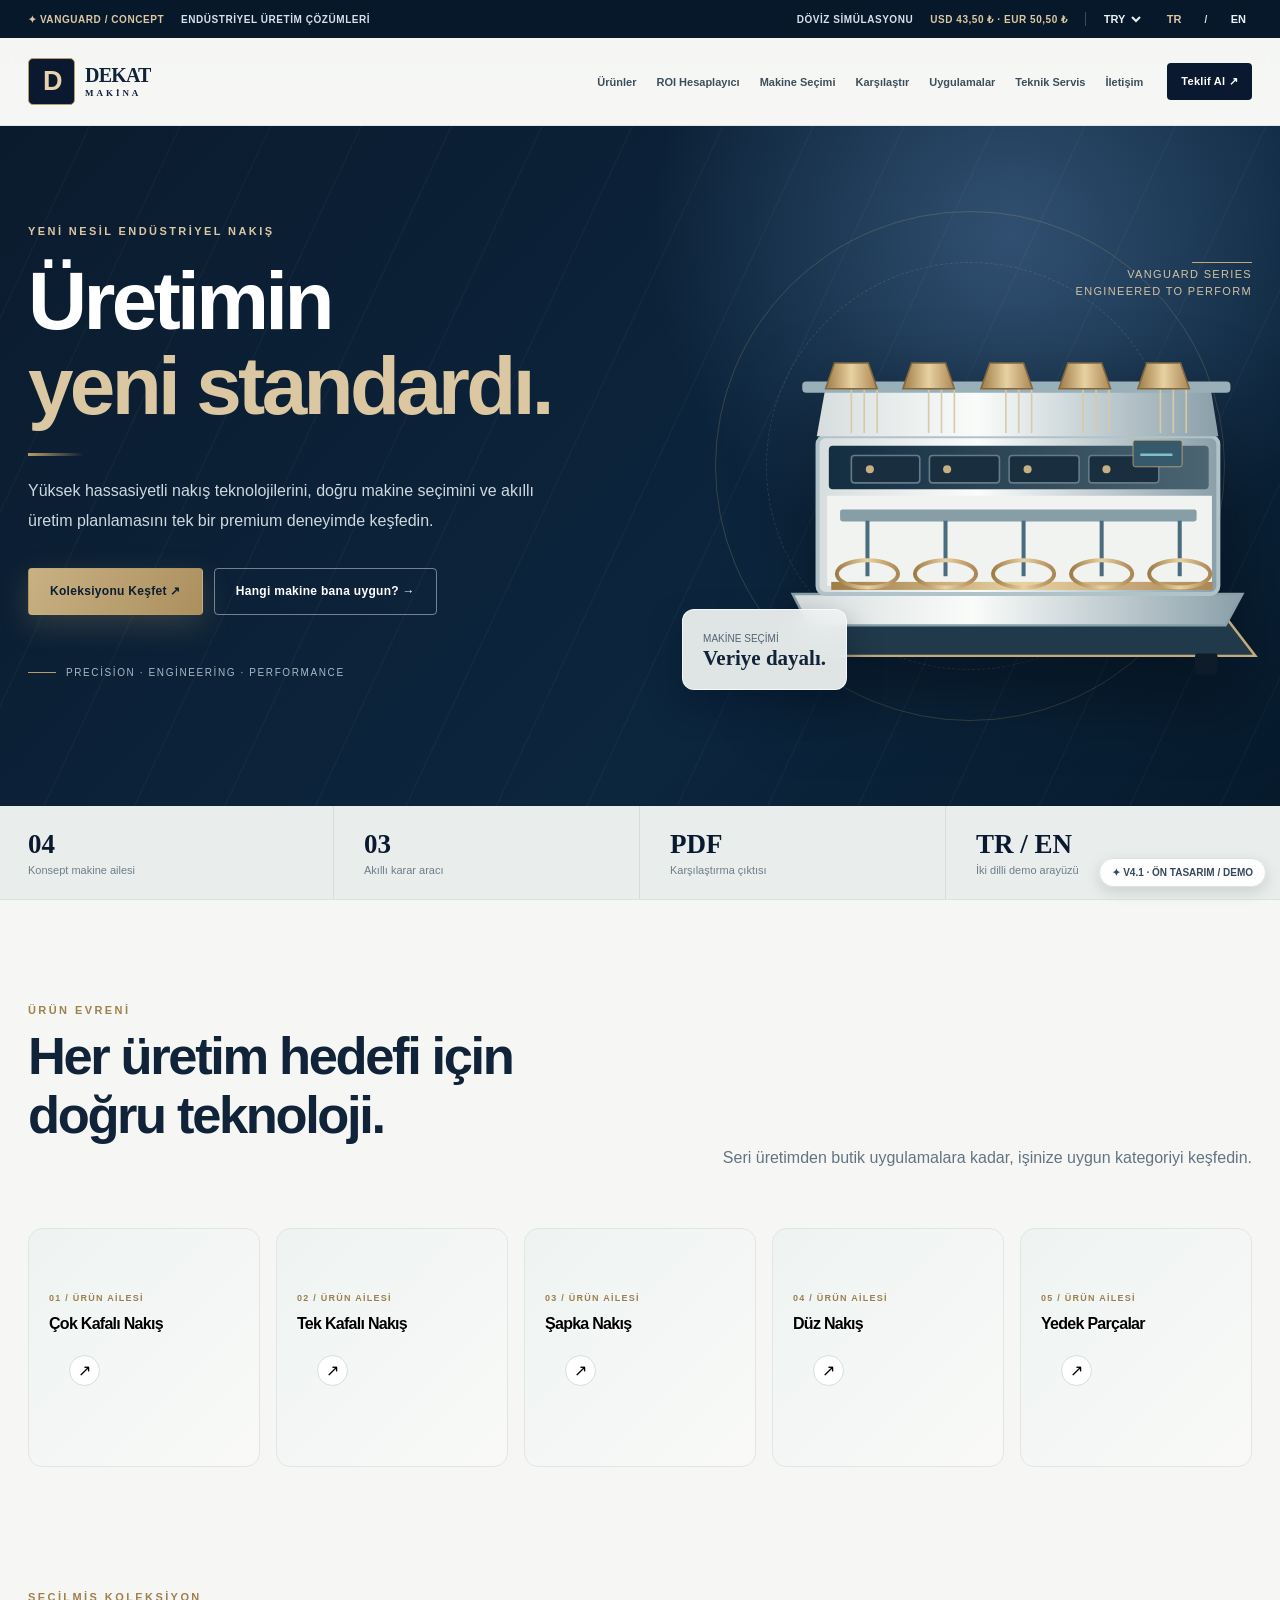
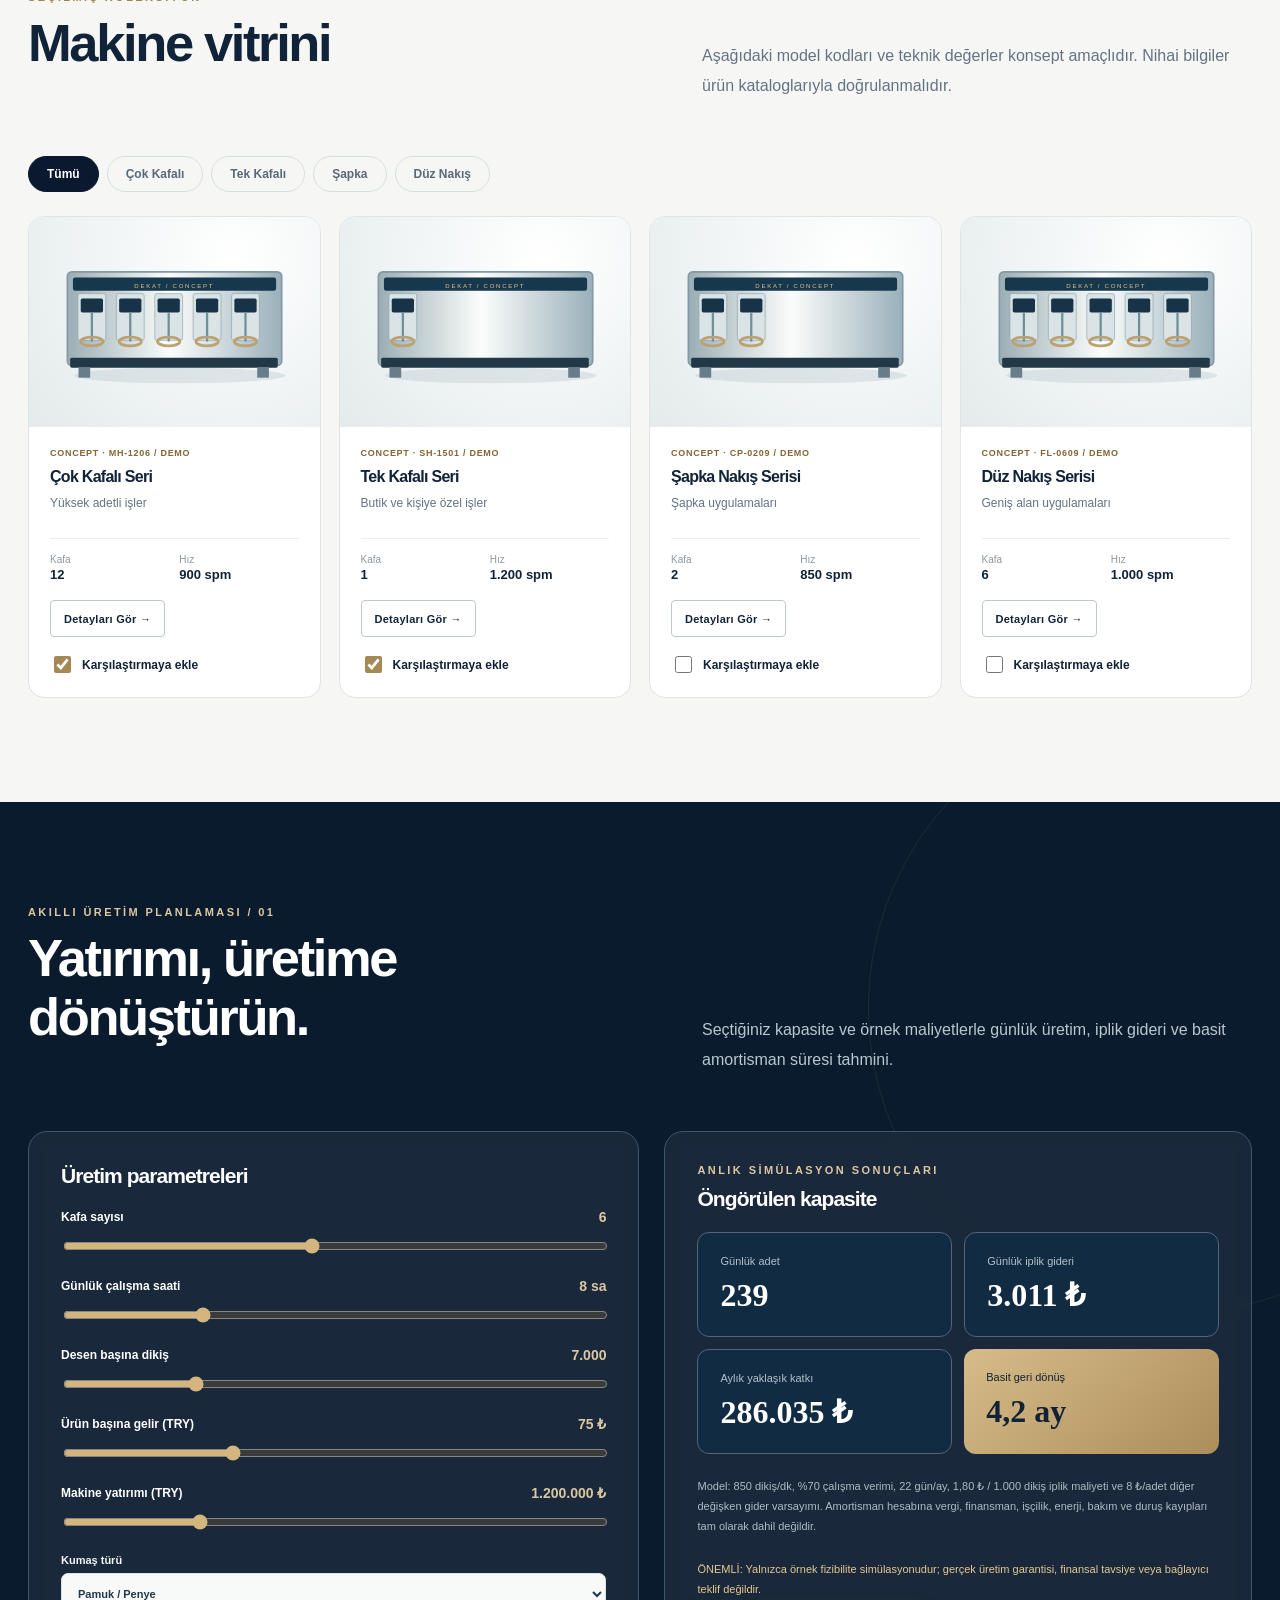
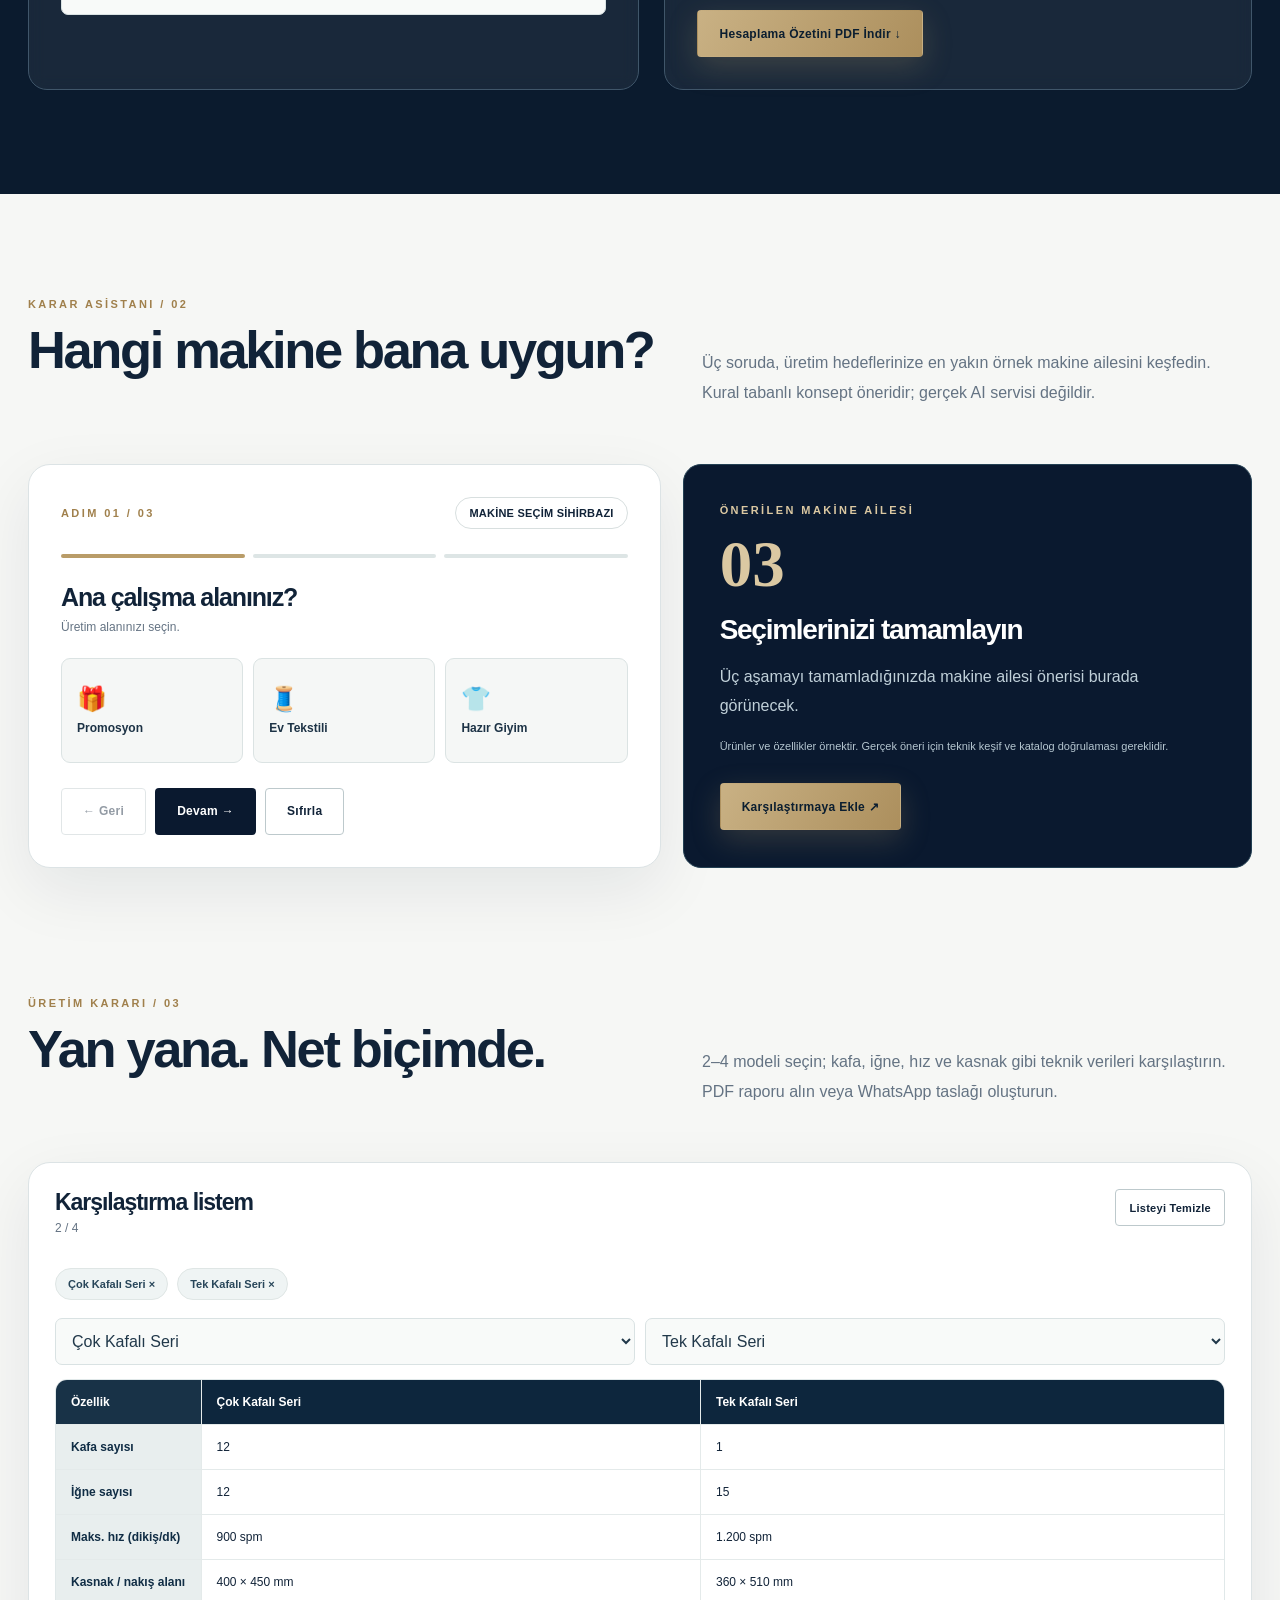
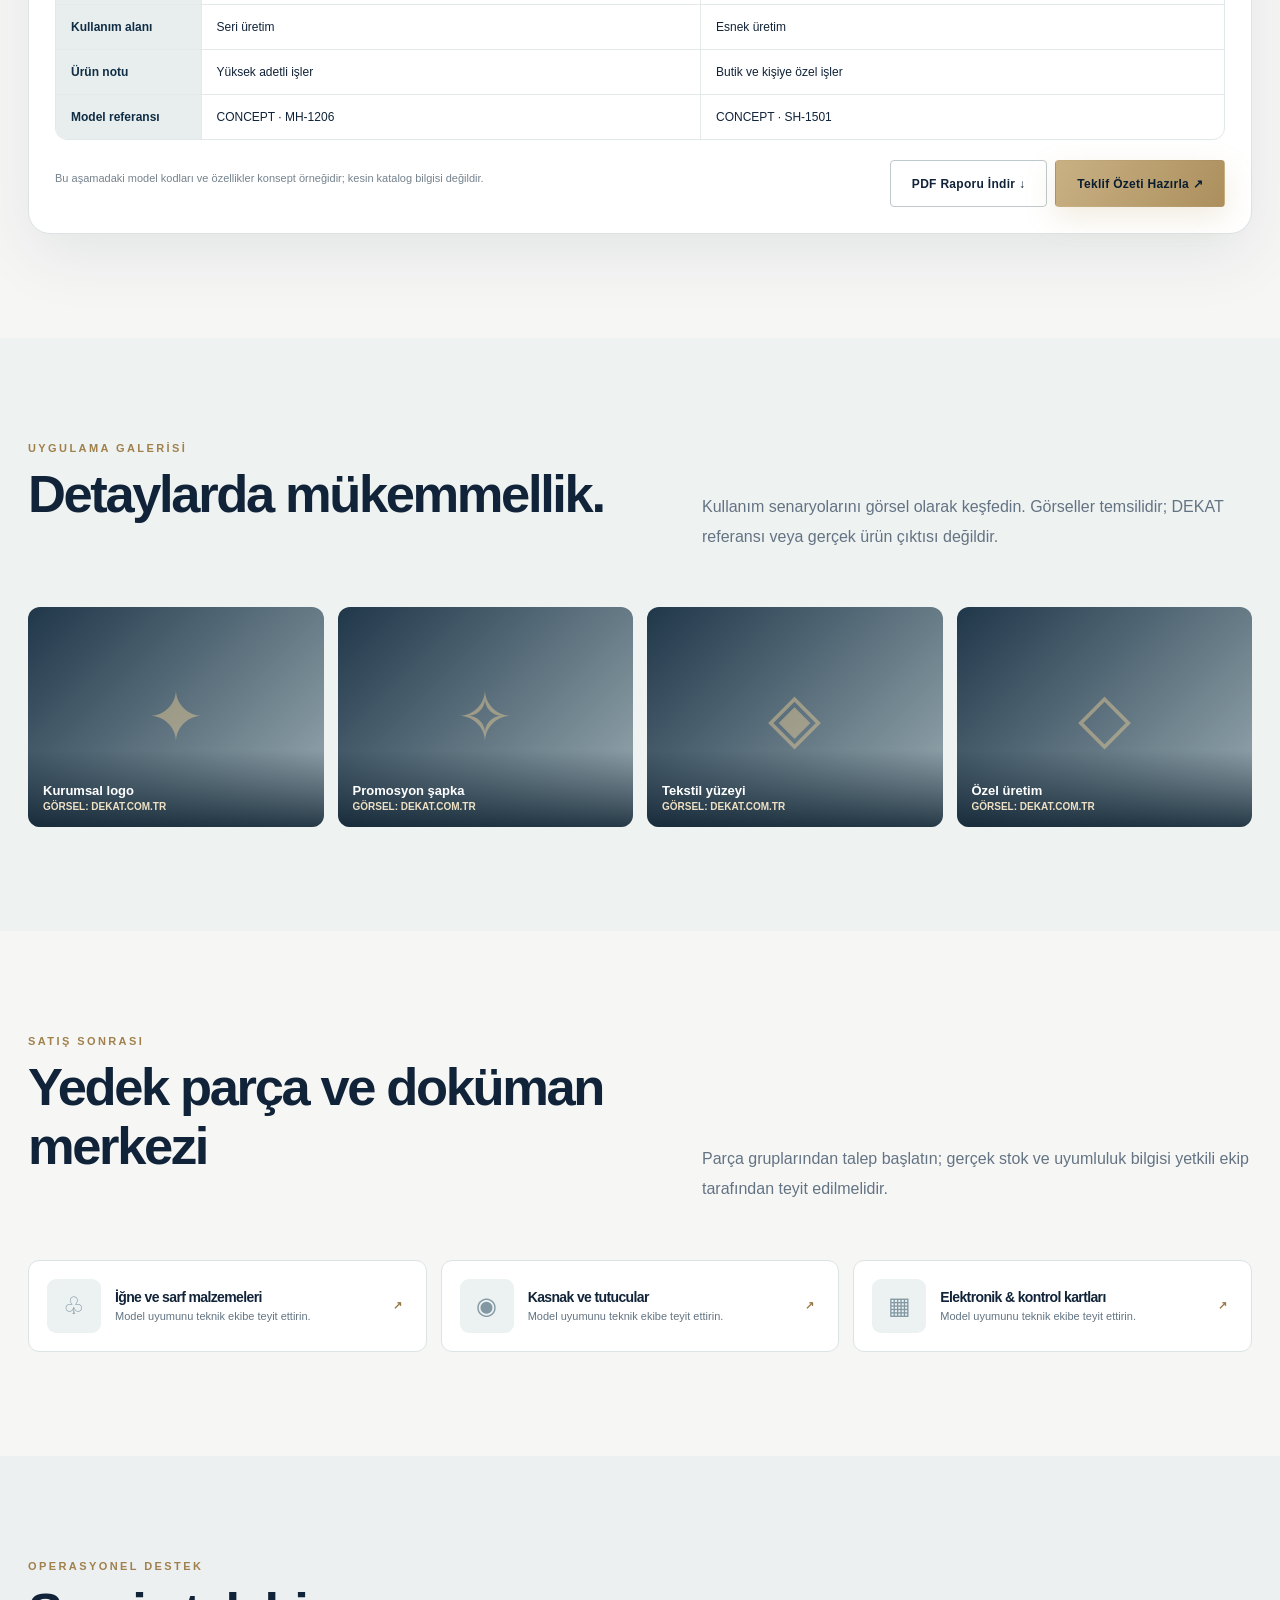
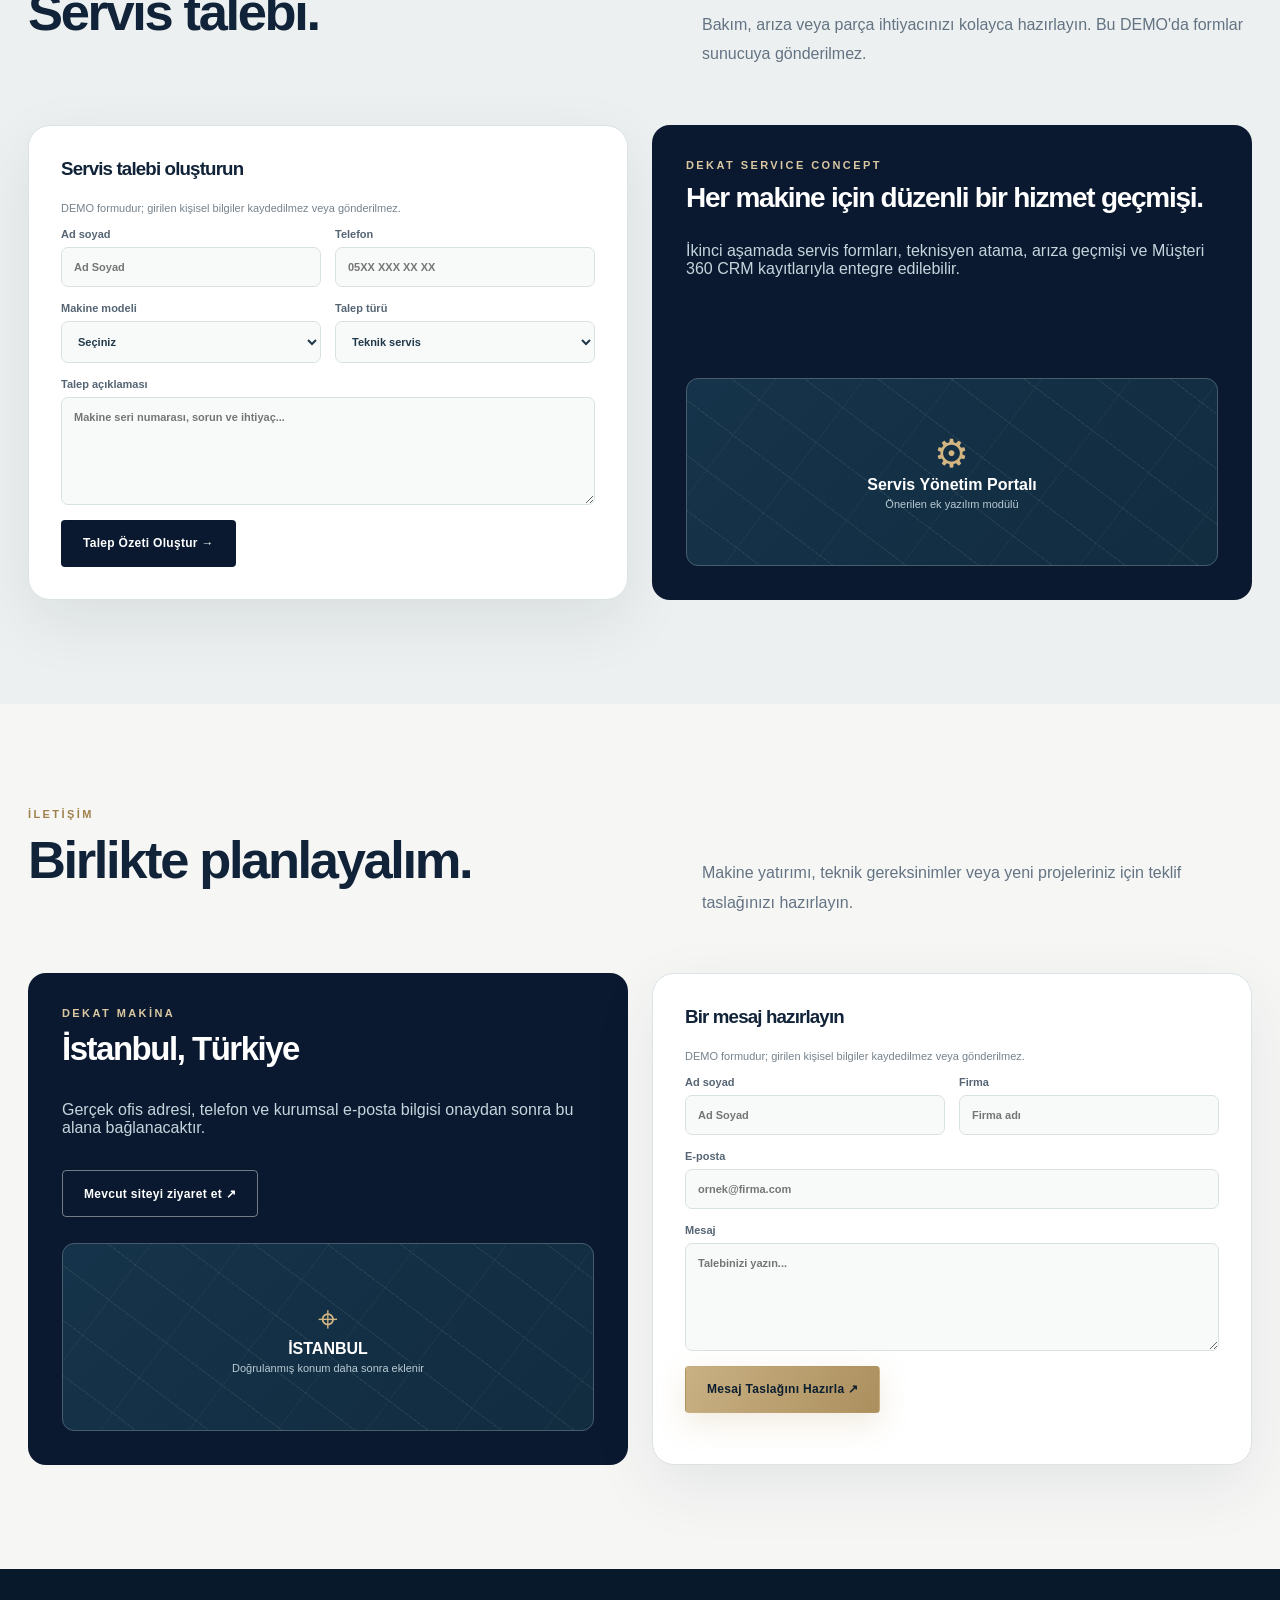
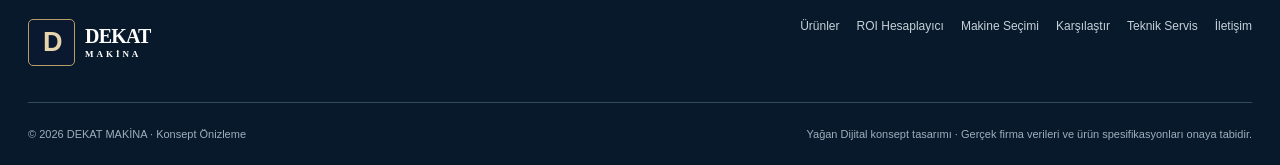
==== commit 6b78e586: "Restore DEKAT product and gallery photographs in Vanguard V4.1 with SVG fallbacks" ====
--- a/previews/dekat-makina-v4/index.html
+++ b/previews/dekat-makina-v4/index.html
@@ -3,7 +3,7 @@
 <head>
 <meta charset="UTF-8"><meta name="viewport" content="width=device-width,initial-scale=1"><meta name="theme-color" content="#0a192f">
 <meta name="description" content="DEKAT Makina premium konsept web demo: endüstriyel nakış makineleri, ROI simülasyonu, akıllı makine seçimi, ürün karşılaştırma, teknik servis ve teklif talepleri.">
-<title>DEKAT MAKİNA | Vanguard Precision — Premium V4</title>
+<title>DEKAT MAKİNA | Vanguard Precision — Premium V4.1</title>
 <!-- Modern sans-serif sistem fontlari; harici font beklemeden acilir. -->
 <!-- Tailwind istege bagli yardimci katman: temel tasarim ve tum islevler bu dosyadaki CSS/JS ile calisir. -->
 <script src="https://cdn.tailwindcss.com" async></script>
@@ -31,13 +31,19 @@
 @media(max-width:600px){.container{padding:0 17px}.topbar .top-left span:nth-child(2),#fxLabel,.top-right>span:first-child{display:none}.topbar .container{gap:7px}.top-left,.top-right{gap:7px}.topbar{font-size:9px}.top-right .sel-wrap{padding-left:7px}.brandmark{width:38px;height:38px;font-size:24px}.brand-name{font-size:17px}.brand-name span{font-size:8px}.hero h1{font-size:clamp(41px,11vw,58px)}.hero-copy{padding-top:60px}.hero-copy>p:not(.overline){font-size:14px}.hero-extra{margin-top:28px}.hero-art{min-height:272px}.hero-art .art-orbit{width:290px;height:290px}.hero-chip{padding:12px 14px;bottom:20px}.hero-chip strong{font-size:17px}.hero-note{display:none}.metric{padding:17px 12px}.metric:first-child{padding-left:12px}.metric .num{font-size:22px}.metric .desc{font-size:10px}.section-heading{display:block;margin-bottom:30px}.section-heading h2{margin-bottom:14px}.categories,.parts{grid-template-columns:repeat(2,1fr);gap:10px}.category{padding:17px;min-height:180px}.category h3{font-size:13px}.category .arrow{left:17px;bottom:15px}.products{grid-template-columns:1fr}.product-visual{min-height:200px}.product-visual svg{height:170px}.panel,.wizard-result{border-radius:15px}.calc-panel,.wizard-card,.compare-box,.form-card,.contact-side{padding:21px}.calc-results{gap:9px}.calc-stat{padding:14px}.calc-stat strong{font-size:22px}.option-grid{grid-template-columns:1fr}.option{min-height:59px;flex-direction:row;align-items:center}.wizard-result{min-height:270px;padding:25px}.wizard-result .big-num{font-size:42px}.gallery{gap:9px}.gallery-item{min-height:160px}.parts{grid-template-columns:1fr}.field-row{grid-template-columns:1fr}.footer-bottom{display:block}.footer-bottom span{display:block;margin-top:7px}.compare-top{display:block}.compare-footer{display:grid}.compare-footer .btn{width:100%}.compare-table{font-size:10px}.compare-table th,.compare-table td{padding:10px 7px}.demo-ribbon{display:none}.modal{padding:20px}}
 @media(prefers-reduced-motion:reduce){*,*:before,*:after{scroll-behavior:auto!important;animation:none!important;transition:none!important}}
 @media print{.topbar,.header,.demo-ribbon,.toast,.btn{display:none!important}body{background:white}.section{padding:25px 0}}
+
+.hero-art{isolation:isolate}.hero-art>svg{transition:opacity .2s ease}.hero-art.has-photo>svg{opacity:0}.hero-official-media{position:absolute;z-index:2;inset:9% 4% 14% 0;background:linear-gradient(140deg,#fff,#edf2f1);border:1px solid rgba(217,195,151,.75);border-radius:18px;box-shadow:0 35px 78px #0005;overflow:hidden;display:flex;justify-content:center;align-items:center;padding:20px}.hero-official-media img{max-width:100%;width:100%;height:100%;min-height:210px;object-fit:contain}.hero-official-media span{position:absolute;bottom:9px;left:12px;right:12px;color:#607384;letter-spacing:.1em;font-size:8px;text-align:center;font-weight:800}.hero-art:not(.has-photo) .hero-official-media{visibility:hidden}.hero-art.has-photo .hero-note,.hero-art.has-photo .hero-chip{z-index:3}
+.category{background:linear-gradient(135deg,#eef3f2,#f9faf8);min-height:239px}.category .category-photo{position:absolute;inset:auto 2px 9px auto;height:130px;width:82%;object-fit:contain;filter:drop-shadow(0 11px 10px #11283e1f);transition:transform .3s ease;z-index:0}.category:hover .category-photo{transform:translateY(-5px) scale(1.03)}.category>.category-tag,.category>h3,.category>.arrow{position:relative;z-index:2}.category>h3{max-width:94%;text-shadow:0 1px 2px #fff}.category .category-icon{display:none}
+.product-visual{position:relative;isolation:isolate}.product-visual .product-photo{position:absolute;inset:0;width:100%;height:100%;object-fit:contain;padding:14px;background:linear-gradient(140deg,#f7f9f8,#e8eeee);z-index:2}.product-visual .product-photo[hidden]{display:none}.product-visual .photo-source{position:absolute;bottom:7px;left:12px;font-size:9px;font-weight:800;letter-spacing:.05em;color:#677b85;z-index:3;background:#ffffffe0;padding:3px 6px;border-radius:4px}.product-visual .photo-source[hidden]{display:none}
+.gallery-item{background:linear-gradient(135deg,#20374a,#9caeb4)}.gallery-fallback{position:absolute;inset:0;display:flex;align-items:center;justify-content:center;color:#d9c394;font-size:69px;opacity:.53}.gallery-item img{position:relative;z-index:1}.gallery-caption{z-index:2}
+@media(max-width:860px){.hero-official-media{inset:4% 6% 13%}.hero-official-media img{min-height:165px}.hero-art.has-photo{min-height:330px}}@media(max-width:600px){.hero-official-media{inset:5% 3% 16%;padding:12px}.hero-official-media img{min-height:150px}.categories{grid-template-columns:repeat(2,minmax(0,1fr))}.category{min-height:205px}.category .category-photo{height:113px;width:95%}.category h3{font-size:14px}.hero-official-media span{font-size:7px}}
 </style>
 </head>
 <body>
 <div class="topbar"><div class="container"><div class="top-left"><span class="gold">✦ VANGUARD / CONCEPT</span><span data-i18n="topTag">ENDÜSTRİYEL ÜRETİM ÇÖZÜMLERİ</span></div><div class="top-right"><span data-i18n="fxDemo">DÖVİZ SİMÜLASYONU</span><span class="gold" id="fxLabel">USD 43,50 ₺ · EUR 50,50 ₺</span><label class="sel-wrap"><span class="sr-only">Para birimi</span><select id="currency" aria-label="Gösterim para birimi"><option value="TRY">TRY</option><option value="USD">USD</option><option value="EUR">EUR</option></select></label><button type="button" id="langTR" aria-pressed="true">TR</button><span>/</span><button type="button" id="langEN" aria-pressed="false">EN</button></div></div></div>
 <header class="header"><div class="container"><div class="nav"><a class="brand" href="#hero" aria-label="DEKAT Makina ana sayfa"><span class="brandmark">D</span><span class="brand-name">DEKAT <span>MAKİNA</span></span></a><nav class="links" aria-label="Ana gezinme"><a href="#urunler" data-i18n="navProducts">Ürünler</a><a href="#roi" data-i18n="navROI">ROI Hesaplayıcı</a><a href="#wizard" data-i18n="navWizard">Makine Seçimi</a><a href="#compare" data-i18n="navCompare">Karşılaştır</a><a href="#uygulamalar" data-i18n="navApps">Uygulamalar</a><a href="#servis" data-i18n="navService">Teknik Servis</a><a href="#iletisim" data-i18n="navContact">İletişim</a></nav><div class="nav-actions"><button class="btn btn-navy btn-small nav-quote" data-open-quote data-i18n="getQuote">Teklif Al ↗</button><button class="mobile-toggle" id="menuToggle" type="button" aria-expanded="false" aria-controls="mobileMenu" aria-label="Menüyü aç">☰</button></div></div><nav class="mobile-menu" id="mobileMenu" aria-label="Mobil gezinme"><a href="#urunler" data-i18n="navProducts">Ürünler</a><a href="#roi" data-i18n="navROI">ROI Hesaplayıcı</a><a href="#wizard" data-i18n="navWizard">Makine Seçimi</a><a href="#compare" data-i18n="navCompare">Karşılaştır</a><a href="#uygulamalar" data-i18n="navApps">Uygulamalar</a><a href="#servis" data-i18n="navService">Teknik Servis</a><a href="#iletisim" data-i18n="navContact">İletişim</a><a href="https://www.dekat.com.tr/" target="_blank" rel="noopener noreferrer" data-i18n="currentSite">Mevcut site</a></nav></div></header>
 <main>
-<section class="hero" id="hero"><div class="container"><div class="hero-content"><div class="hero-copy"><p class="overline dark" data-i18n="heroKicker">YENİ NESİL ENDÜSTRİYEL NAKIŞ</p><h1 data-i18n-html="heroTitle">Üretimin<br><em>yeni standardı.</em></h1><div class="gold-rule"></div><p data-i18n="heroDesc">Yüksek hassasiyetli nakış teknolojilerini, doğru makine seçimini ve akıllı üretim planlamasını tek bir premium deneyimde keşfedin.</p><div class="hero-actions"><a href="#urunler" class="btn btn-gold" data-i18n="explore">Koleksiyonu Keşfet ↗</a><a href="#wizard" class="btn btn-outline-light" data-i18n="findMachine">Hangi makine bana uygun? →</a></div><div class="hero-extra" data-i18n="heroExtra">Precision · Engineering · Performance</div></div><div class="hero-art" aria-label="Temsili çok kafalı nakış makinesi teknik illüstrasyonu"><div class="art-orbit"></div><div class="hero-note">VANGUARD SERIES <span>ENGINEERED TO PERFORM</span></div><svg viewBox="0 0 730 530" role="img" aria-label="Temsili endüstriyel nakış makinesi illüstrasyonu"><defs><linearGradient id="metal" x1="0" x2="1"><stop stop-color="#d7ddde"/><stop offset=".4" stop-color="#fafcfa"/><stop offset="1" stop-color="#8a9fa9"/></linearGradient><linearGradient id="darkMachine" x1="0" x2="1"><stop stop-color="#132d41"/><stop offset="1" stop-color="#4c6573"/></linearGradient><linearGradient id="goldMachine"><stop stop-color="#9e7c46"/><stop offset=".5" stop-color="#e8d1a1"/><stop offset="1" stop-color="#ac8754"/></linearGradient><filter id="machineShadow"><feGaussianBlur stdDeviation="10"/></filter></defs><ellipse cx="386" cy="444" rx="285" ry="28" fill="#03101b" opacity=".57" filter="url(#machineShadow)"/><g transform="translate(55 113)"><path d="M85 326 L612 326 L645 369 L57 369Z" fill="#203a4b" stroke="#c4aa7a" stroke-width="3"/><path d="M70 292 L629 292 L608 331 L90 331Z" fill="url(#metal)" stroke="#869fa8" stroke-width="3"/><rect x="101" y="96" width="498" height="196" rx="10" fill="url(#metal)" stroke="#afc3c9" stroke-width="5"/><rect x="115" y="108" width="472" height="54" rx="5" fill="url(#darkMachine)"/><rect x="113" y="170" width="478" height="112" fill="#f0f3f0"/><rect x="129" y="187" width="443" height="15" rx="3" fill="#889ea7"/><rect x="118" y="277" width="474" height="10" fill="url(#goldMachine)"/><g fill="#192f40" stroke="#657b89" stroke-width="2"><rect x="143" y="120" width="85" height="34" rx="4"/><rect x="240" y="120" width="87" height="34" rx="4"/><rect x="339" y="120" width="87" height="34" rx="4"/><rect x="438" y="120" width="87" height="34" rx="4"/></g><g fill="#c8af81"><circle cx="166" cy="137" r="5"/><circle cx="262" cy="137" r="5"/><circle cx="362" cy="137" r="5"/><circle cx="460" cy="137" r="5"/></g><g stroke="#4a6c7c" stroke-width="5"><path d="M163 201V270"/><path d="M260 201V270"/><path d="M357 201V270"/><path d="M454 201V270"/><path d="M551 201V270"/></g><g fill="none" stroke="url(#goldMachine)" stroke-width="5"><ellipse cx="163" cy="267" rx="38" ry="17"/><ellipse cx="260" cy="267" rx="38" ry="17"/><ellipse cx="357" cy="267" rx="38" ry="17"/><ellipse cx="454" cy="267" rx="38" ry="17"/><ellipse cx="551" cy="267" rx="38" ry="17"/></g><path d="M100 96L110 40H590L599 96Z" fill="url(#metal)"/><rect x="82" y="28" width="532" height="14" rx="5" fill="#9ab0b9"/><g stroke="#d7c9aa" stroke-width="2"><path d="M143 38L143 92 M159 38L159 92 M175 38L175 92 M239 38L239 92 M255 38L255 92 M271 38L271 92 M335 38L335 92 M351 38L351 92 M367 38L367 92 M431 38L431 92 M447 38L447 92 M463 38L463 92 M527 38L527 92 M543 38L543 92 M559 38L559 92"/></g><g fill="url(#goldMachine)" stroke="#82683f" stroke-width="2"><path d="M122 5h42l11 32h-64Z"/><path d="M218 5h42l11 32h-64Z"/><path d="M315 5h42l11 32h-64Z"/><path d="M412 5h42l11 32h-64Z"/><path d="M510 5h42l11 32h-64Z"/></g><rect x="493" y="101" width="61" height="33" rx="3" fill="#37596c" stroke="#c9aa75"/><path d="M502 119h40" stroke="#80c0c7" stroke-width="3"/><rect x="83" y="366" width="28" height="26" rx="3" fill="#0e1c29"/><rect x="570" y="366" width="28" height="26" rx="3" fill="#0e1c29"/></g></svg><div class="hero-chip"><span data-i18n="heroChipSmall">MAKİNE SEÇİMİ</span><strong data-i18n="heroChipBig">Veriye dayalı.</strong></div></div></div></div></section>
+<section class="hero" id="hero"><div class="container"><div class="hero-content"><div class="hero-copy"><p class="overline dark" data-i18n="heroKicker">YENİ NESİL ENDÜSTRİYEL NAKIŞ</p><h1 data-i18n-html="heroTitle">Üretimin<br><em>yeni standardı.</em></h1><div class="gold-rule"></div><p data-i18n="heroDesc">Yüksek hassasiyetli nakış teknolojilerini, doğru makine seçimini ve akıllı üretim planlamasını tek bir premium deneyimde keşfedin.</p><div class="hero-actions"><a href="#urunler" class="btn btn-gold" data-i18n="explore">Koleksiyonu Keşfet ↗</a><a href="#wizard" class="btn btn-outline-light" data-i18n="findMachine">Hangi makine bana uygun? →</a></div><div class="hero-extra" data-i18n="heroExtra">Precision · Engineering · Performance</div></div><div class="hero-art" aria-label="Temsili çok kafalı nakış makinesi teknik illüstrasyonu"><div class="art-orbit"></div><div class="hero-note">VANGUARD SERIES <span>ENGINEERED TO PERFORM</span></div><svg viewBox="0 0 730 530" role="img" aria-label="Temsili endüstriyel nakış makinesi illüstrasyonu"><defs><linearGradient id="metal" x1="0" x2="1"><stop stop-color="#d7ddde"/><stop offset=".4" stop-color="#fafcfa"/><stop offset="1" stop-color="#8a9fa9"/></linearGradient><linearGradient id="darkMachine" x1="0" x2="1"><stop stop-color="#132d41"/><stop offset="1" stop-color="#4c6573"/></linearGradient><linearGradient id="goldMachine"><stop stop-color="#9e7c46"/><stop offset=".5" stop-color="#e8d1a1"/><stop offset="1" stop-color="#ac8754"/></linearGradient><filter id="machineShadow"><feGaussianBlur stdDeviation="10"/></filter></defs><ellipse cx="386" cy="444" rx="285" ry="28" fill="#03101b" opacity=".57" filter="url(#machineShadow)"/><g transform="translate(55 113)"><path d="M85 326 L612 326 L645 369 L57 369Z" fill="#203a4b" stroke="#c4aa7a" stroke-width="3"/><path d="M70 292 L629 292 L608 331 L90 331Z" fill="url(#metal)" stroke="#869fa8" stroke-width="3"/><rect x="101" y="96" width="498" height="196" rx="10" fill="url(#metal)" stroke="#afc3c9" stroke-width="5"/><rect x="115" y="108" width="472" height="54" rx="5" fill="url(#darkMachine)"/><rect x="113" y="170" width="478" height="112" fill="#f0f3f0"/><rect x="129" y="187" width="443" height="15" rx="3" fill="#889ea7"/><rect x="118" y="277" width="474" height="10" fill="url(#goldMachine)"/><g fill="#192f40" stroke="#657b89" stroke-width="2"><rect x="143" y="120" width="85" height="34" rx="4"/><rect x="240" y="120" width="87" height="34" rx="4"/><rect x="339" y="120" width="87" height="34" rx="4"/><rect x="438" y="120" width="87" height="34" rx="4"/></g><g fill="#c8af81"><circle cx="166" cy="137" r="5"/><circle cx="262" cy="137" r="5"/><circle cx="362" cy="137" r="5"/><circle cx="460" cy="137" r="5"/></g><g stroke="#4a6c7c" stroke-width="5"><path d="M163 201V270"/><path d="M260 201V270"/><path d="M357 201V270"/><path d="M454 201V270"/><path d="M551 201V270"/></g><g fill="none" stroke="url(#goldMachine)" stroke-width="5"><ellipse cx="163" cy="267" rx="38" ry="17"/><ellipse cx="260" cy="267" rx="38" ry="17"/><ellipse cx="357" cy="267" rx="38" ry="17"/><ellipse cx="454" cy="267" rx="38" ry="17"/><ellipse cx="551" cy="267" rx="38" ry="17"/></g><path d="M100 96L110 40H590L599 96Z" fill="url(#metal)"/><rect x="82" y="28" width="532" height="14" rx="5" fill="#9ab0b9"/><g stroke="#d7c9aa" stroke-width="2"><path d="M143 38L143 92 M159 38L159 92 M175 38L175 92 M239 38L239 92 M255 38L255 92 M271 38L271 92 M335 38L335 92 M351 38L351 92 M367 38L367 92 M431 38L431 92 M447 38L447 92 M463 38L463 92 M527 38L527 92 M543 38L543 92 M559 38L559 92"/></g><g fill="url(#goldMachine)" stroke="#82683f" stroke-width="2"><path d="M122 5h42l11 32h-64Z"/><path d="M218 5h42l11 32h-64Z"/><path d="M315 5h42l11 32h-64Z"/><path d="M412 5h42l11 32h-64Z"/><path d="M510 5h42l11 32h-64Z"/></g><rect x="493" y="101" width="61" height="33" rx="3" fill="#37596c" stroke="#c9aa75"/><path d="M502 119h40" stroke="#80c0c7" stroke-width="3"/><rect x="83" y="366" width="28" height="26" rx="3" fill="#0e1c29"/><rect x="570" y="366" width="28" height="26" rx="3" fill="#0e1c29"/></g></svg><div class="hero-official-media"><img src="https://www.dekat.com.tr/images/product/0d27027d-f32a-.webp" alt="DEKAT mevcut web sitesinden endüstriyel nakış makinesi görseli" loading="eager" decoding="async" referrerpolicy="no-referrer" onload="this.closest('.hero-art').classList.add('has-photo')" onerror="this.closest('.hero-art').classList.remove('has-photo');this.closest('.hero-official-media').hidden=true"><span>DEKAT ÜRÜN VİTRİNİ · DEKAT.COM.TR</span></div><div class="hero-chip"><span data-i18n="heroChipSmall">MAKİNE SEÇİMİ</span><strong data-i18n="heroChipBig">Veriye dayalı.</strong></div></div></div></div></section>
 <div class="hero-bottom"><div class="container"><div class="metric"><div class="num">04</div><div class="desc" data-i18n="metric1">Konsept makine ailesi</div></div><div class="metric"><div class="num">03</div><div class="desc" data-i18n="metric2">Akıllı karar aracı</div></div><div class="metric"><div class="num">PDF</div><div class="desc" data-i18n="metric3">Karşılaştırma çıktısı</div></div><div class="metric"><div class="num">TR / EN</div><div class="desc" data-i18n="metric4">İki dilli demo arayüzü</div></div></div></div>
 <section class="section" id="kategoriler"><div class="container"><div class="section-heading"><div><p class="overline" data-i18n="categoriesKicker">ÜRÜN EVRENİ</p><h2 data-i18n-html="categoriesTitle">Her üretim hedefi için<br>doğru teknoloji.</h2></div><p class="lede" data-i18n="categoriesDesc">Seri üretimden butik uygulamalara kadar, işinize uygun kategoriyi keşfedin.</p></div><div class="categories" id="categories"></div></div></section>
 <section class="section" id="urunler" style="padding-top:20px"><div class="container"><div class="section-heading"><div><p class="overline" data-i18n="productsKicker">SEÇİLMİŞ KOLEKSİYON</p><h2 data-i18n="productsTitle">Makine vitrini</h2></div><p class="lede" data-i18n="productsDesc">Aşağıdaki model kodları ve teknik değerler konsept amaçlıdır. Nihai bilgiler ürün kataloglarıyla doğrulanmalıdır.</p></div><div class="filters" id="productFilters"></div><div class="products" id="productGrid"></div></div></section>
@@ -50,7 +56,7 @@
 <section class="section" id="iletisim"><div class="container"><div class="section-heading"><div><p class="overline" data-i18n="contactKicker">İLETİŞİM</p><h2 data-i18n="contactTitle">Birlikte planlayalım.</h2></div><p class="lede" data-i18n="contactDesc">Makine yatırımı, teknik gereksinimler veya yeni projeleriniz için teklif taslağınızı hazırlayın.</p></div><div class="forms-grid"><div class="contact-side"><div><p class="overline dark">DEKAT MAKİNA</p><h3 style="font-size:33px" data-i18n="contactHQ">İstanbul, Türkiye</h3><p data-i18n="contactHQNote">Gerçek ofis adresi, telefon ve kurumsal e-posta bilgisi onaydan sonra bu alana bağlanacaktır.</p><a class="btn btn-outline-light" style="margin-top:17px" href="https://www.dekat.com.tr/" target="_blank" rel="noopener noreferrer" data-i18n="currentSite">Mevcut siteyi ziyaret et ↗</a></div><div class="map-placeholder" style="margin-top:26px"><div><span style="font-size:35px;color:#d3b582">⌖</span><b>İSTANBUL</b><small data-i18n="mapNote">Doğrulanmış konum daha sonra eklenir</small></div></div></div><div class="panel form-card"><h3 data-i18n="contactFormTitle">Bir mesaj hazırlayın</h3><p class="fineprint" data-i18n="demoForm">DEMO formudur; girilen kişisel bilgiler kaydedilmez veya gönderilmez.</p><form id="contactForm"><div class="field-row"><label class="field"><span data-i18n="fullName">Ad soyad</span><input name="name" required autocomplete="name" placeholder="Ad Soyad"></label><label class="field"><span data-i18n="company">Firma</span><input name="company" placeholder="Firma adı"></label></div><label class="field"><span data-i18n="email">E-posta</span><input name="email" type="email" required autocomplete="email" placeholder="ornek@firma.com"></label><label class="field"><span data-i18n="message">Mesaj</span><textarea name="message" required placeholder="Talebinizi yazın..."></textarea></label><button class="btn btn-gold" type="submit" data-i18n="prepareMessage">Mesaj Taslağını Hazırla ↗</button></form></div></div></div></section>
 </main>
 <footer class="footer"><div class="container"><div class="footer-top"><a class="brand" href="#hero" style="color:white"><span class="brandmark">D</span><span class="brand-name">DEKAT <span>MAKİNA</span></span></a><nav><a href="#urunler" data-i18n="navProducts">Ürünler</a><a href="#roi" data-i18n="navROI">ROI</a><a href="#wizard" data-i18n="navWizard">Makine Seçimi</a><a href="#compare" data-i18n="navCompare">Karşılaştır</a><a href="#servis" data-i18n="navService">Servis</a><a href="#iletisim" data-i18n="navContact">İletişim</a></nav></div><div class="footer-bottom"><span>© 2026 DEKAT MAKİNA · <span data-i18n="concept">Konsept Önizleme</span></span><span data-i18n="footerNote">Yağan Dijital konsept tasarımı · Gerçek firma verileri ve ürün spesifikasyonları onaya tabidir.</span></div></div></footer>
-<div class="demo-ribbon">✦ V4 · <span data-i18n="demoRibbon">ÖN TASARIM / DEMO</span></div>
+<div class="demo-ribbon">✦ V4.1 · <span data-i18n="demoRibbon">ÖN TASARIM / DEMO</span></div>
 <div class="toast" id="toast" role="status" aria-live="polite"></div>
 <div class="modal-backdrop" id="quoteBackdrop" role="presentation"><div class="modal" role="dialog" aria-modal="true" aria-labelledby="quoteTitle"><div class="modal-top"><div><p class="overline" data-i18n="quoteKicker">SATIŞ İLETİŞİMİ</p><h3 id="quoteTitle" data-i18n="quoteTitle">Teklif talep özeti</h3></div><button class="modal-close" id="quoteClose" type="button" aria-label="Kapat">×</button></div><p class="fineprint" data-i18n="quoteDisclaimer">Bu çıktı resmi fiyat teklifi değildir. Fiyatlar, ürün uygunluğu ve teslim koşulları satıcı tarafından teyit edilmelidir.</p><div id="quoteItems" style="background:#f2f5f5;border-radius:11px;padding:16px;margin:18px 0"></div><label class="field"><span data-i18n="quoteNote">Not / talep açıklaması</span><textarea id="quoteNote" rows="3" placeholder="Üretim hedefiniz, şehir, teslim tarihi..."></textarea></label><div style="display:flex;flex-wrap:wrap;gap:9px"><button class="btn btn-navy" id="quotePdf" data-i18n="downloadQuotePdf">Teklif Özetini PDF İndir ↓</button><button class="btn btn-outline" id="quoteWhatsApp" data-i18n="whatsappDraft">WhatsApp Taslağı Aç ↗</button><button class="btn btn-outline" id="quoteCopy" data-i18n="copyText">Metni Kopyala</button></div></div></div>
 <script>
@@ -75,9 +81,13 @@
 const machineSVG=(p)=>{const heads=p.heads>=6?5:p.heads===2?2:1;let cells='';for(let i=0;i<heads;i++){let x=52+i*69;cells+=`<rect x="${x}" y="79" width="50" height="84" rx="4" fill="#dae3e5" stroke="#7e98a1"/><rect x="${x+5}" y="88" width="40" height="25" rx="3" fill="#183247"/><path d="M${x+25} 113v52" stroke="#6c8f9a" stroke-width="4"/><ellipse cx="${x+25}" cy="165" rx="20" ry="8" fill="none" stroke="#bda270" stroke-width="5"/>`;}
 return `<svg viewBox="0 0 450 260" role="img" aria-label="${safe(nameOf(p))} temsili teknik görsel"><defs><linearGradient id="m${p.id}" x1="0" x2="1"><stop stop-color="#9baeb5"/><stop offset=".48" stop-color="#fbfdfb"/><stop offset="1" stop-color="#9ab0ba"/></linearGradient></defs><ellipse cx="235" cy="226" rx="190" ry="14" fill="#aabac0" opacity=".3"/><rect x="33" y="40" width="385" height="168" rx="8" fill="url(#m${p.id})" stroke="#8298a5" stroke-width="3"/><rect x="43" y="50" width="365" height="24" rx="4" fill="#17374d"/>${cells}<rect x="38" y="194" width="373" height="18" rx="3" fill="#213847"/><rect x="53" y="211" width="21" height="19" fill="#687d89"/><rect x="374" y="211" width="21" height="19" fill="#687d89"/><text x="225" y="69" fill="#e1c38d" font-family="Arial" font-size="11" text-anchor="middle" letter-spacing="3">DEKAT / CONCEPT</text></svg>`};
 const cats=[{id:'multi',symbol:'▦'},{id:'single',symbol:'▥'},{id:'cap',symbol:'◒'},{id:'flat',symbol:'▤'},{id:'parts',symbol:'⚙'}];
-function renderCategories(){$('#categories').innerHTML=cats.map((c,i)=>`<button type="button" class="category" data-catgo="${c.id}"><span class="category-tag">0${i+1} / ${t('catEyebrow')}</span><h3>${t('categories')[i]}</h3><span class="category-icon" aria-hidden="true">${c.symbol}</span><span class="arrow" aria-hidden="true">↗</span></button>`).join('');}
+const imgBase='https://www.dekat.com.tr/images/product/thumbs/';
+const productPhotos={1:imgBase+'b96e5f49-06a8-.webp',2:imgBase+'8f2009a1-518b-.webp',3:imgBase+'c1a7e663-9202-.webp',4:imgBase+'47217b00-96e9-.webp'};
+const categoryPhotos={multi:productPhotos[1],single:productPhotos[2],cap:productPhotos[3],flat:productPhotos[4],parts:'https://www.dekat.com.tr/images/product/0d27027d-f32a-.webp'};
+const galleryPhotos=[imgBase+'7ecdc951-3fa7-.webp',imgBase+'3e66e9f8-5b8d-.webp',imgBase+'0d9f2724-441f-.webp',imgBase+'e6946e98-f2f8-.webp'];
+function renderCategories(){$('#categories').innerHTML=cats.map((c,i)=>`<button type="button" class="category" data-catgo="${c.id}"><span class="category-tag">0${i+1} / ${t('catEyebrow')}</span><h3>${t('categories')[i]}</h3><img class="category-photo" loading="lazy" decoding="async" referrerpolicy="no-referrer" src="${categoryPhotos[c.id]}" alt="DEKAT mevcut web sitesinden makine/ekipman görseli" onerror="this.remove()"><span class="category-icon" aria-hidden="true">${c.symbol}</span><span class="arrow" aria-hidden="true">↗</span></button>`).join('');}
 function renderFilters(){$('#productFilters').innerHTML=['all','multi','single','cap','flat'].map((c,i)=>`<button class="filter" type="button" data-filter="${c}" aria-pressed="${activeCategory===c}">${t('filters')[i]}</button>`).join('');}
-function renderProducts(){let arr=data.filter(p=>activeCategory==='all'||p.cat===activeCategory);$('#productGrid').innerHTML=arr.map(p=>`<article class="product"><div class="product-visual">${machineSVG(p)}</div><div class="product-body"><span class="pill">${safe(p.code)} / DEMO</span><h3>${safe(nameOf(p))}</h3><p class="muted small">${lang==='tr'?safe(p.note):safe(p.noteEN)}</p><div class="specs"><div><small>${t('headsShort')}</small><b>${p.heads}</b></div><div><small>${t('speedShort')}</small><b>${formatInt(p.speed)} spm</b></div></div><div class="product-actions"><button class="btn btn-outline btn-small" data-productdetail="${p.id}">${t('details')}</button></div><label class="select-check"><input type="checkbox" data-productselect="${p.id}" ${selected.includes(p.id)?'checked':''}>${t('compareBtn')}</label></div></article>`).join('');}
+function renderProducts(){let arr=data.filter(p=>activeCategory==='all'||p.cat===activeCategory);$('#productGrid').innerHTML=arr.map(p=>`<article class="product"><div class="product-visual">${machineSVG(p)}<img class="product-photo" hidden loading="lazy" decoding="async" referrerpolicy="no-referrer" src="${productPhotos[p.id]||''}" alt="DEKAT kataloğundan temsili makine görseli" onload="this.hidden=false;this.nextElementSibling.hidden=false" onerror="this.hidden=true;this.nextElementSibling.hidden=true"><span class="photo-source" hidden>GÖRSEL: DEKAT.COM.TR</span></div><div class="product-body"><span class="pill">${safe(p.code)} / DEMO</span><h3>${safe(nameOf(p))}</h3><p class="muted small">${lang==='tr'?safe(p.note):safe(p.noteEN)}</p><div class="specs"><div><small>${t('headsShort')}</small><b>${p.heads}</b></div><div><small>${t('speedShort')}</small><b>${formatInt(p.speed)} spm</b></div></div><div class="product-actions"><button class="btn btn-outline btn-small" data-productdetail="${p.id}">${t('details')}</button></div><label class="select-check"><input type="checkbox" data-productselect="${p.id}" ${selected.includes(p.id)?'checked':''}>${t('compareBtn')}</label></div></article>`).join('');}
 function productById(id){return data.find(p=>p.id===Number(id))}
 function selectProduct(id,checked){id=Number(id);if(checked){if(!selected.includes(id)){if(selected.length>=4){toast(t('limit'));renderProducts();return;}selected.push(id)}}else selected=selected.filter(x=>x!==id);renderCompare();renderProducts()}
 function renderCompare(){const count=$('#compareCount');count.textContent=`${selected.length} / 4`;$('#selectedPills').innerHTML=selected.map(id=>{let p=productById(id);return `<button type="button" data-remove="${id}" aria-label="${safe(nameOf(p))} kaldır">${safe(nameOf(p))} ×</button>`}).join('');
@@ -94,11 +104,7 @@
 }
 function decideWizard(){let [sector,capacity,space]=wizardAnswers;if(sector==='promotional'&&capacity!=='high')return 3;if(capacity==='high'&&space==='large')return 1;if(space==='compact'||capacity==='low')return 2;if(sector==='home')return 4;if(capacity==='high')return 4;return 4;}
 function resetWizard(){wizardStep=0;wizardAnswers=[null,null,null];recommended=1;renderWizard()}
-function renderGallery(){let photos=[
- 'https://images.unsplash.com/photo-1512436991641-6745cdb1723f?auto=format&fit=crop&w=900&q=78',
- 'https://images.unsplash.com/photo-1521369909029-2afed882baee?auto=format&fit=crop&w=900&q=78',
- 'https://images.unsplash.com/photo-1490481651871-ab68de25d43d?auto=format&fit=crop&w=900&q=78',
- 'https://images.unsplash.com/photo-1558769132-cb1aea458c5e?auto=format&fit=crop&w=900&q=78'];$('#gallery').innerHTML=photos.map((url,i)=>`<div class="gallery-item"><img loading="lazy" src="${url}" alt="${safe(t('gallery')[i])} temsili görsel" onerror="this.style.display='none';this.parentNode.style.background='linear-gradient(135deg,#29465b,#9fb0b1)'"><div class="gallery-caption">${t('gallery')[i]}<small>${t('sample')}</small></div></div>`).join('')}
+function renderGallery(){const icons=['✦','✧','◈','◇'];$('#gallery').innerHTML=galleryPhotos.map((url,i)=>`<div class="gallery-item"><div class="gallery-fallback" aria-hidden="true">${icons[i]}</div><img loading="lazy" decoding="async" referrerpolicy="no-referrer" src="${url}" alt="DEKAT nakış galerisi örnek görsel" onerror="this.remove()"><div class="gallery-caption">${t('gallery')[i]}<small>GÖRSEL: DEKAT.COM.TR</small></div></div>`).join('')}
 function renderParts(){$('#partsGrid').innerHTML=['♧','◉','▦'].map((ico,i)=>`<div class="part"><span class="part-icon">${ico}</span><div><h4>${t('partNames')[i]}</h4><p>${t('partDesc')}</p></div><button type="button" data-part="${i}">↗</button></div>`).join('')}
 function renderServiceModels(){const e=$('#serviceModel'),v=e.value;e.innerHTML=`<option value="">${t('choose')}</option>`+data.map(p=>`<option value="${safe(p.code)}">${safe(nameOf(p))}</option>`).join('')+`<option value="other">${t('other')}</option>`;e.value=v;}
 function applyLanguage(){document.documentElement.lang=lang;$$('[data-i18n]').forEach(e=>{const val=t(e.dataset.i18n);if(val)e.textContent=val});$$('[data-i18n-html]').forEach(e=>{const val=t(e.dataset.i18nHtml);if(val)e.innerHTML=val});$('#langTR').setAttribute('aria-pressed',String(lang==='tr'));$('#langEN').setAttribute('aria-pressed',String(lang==='en'));renderCategories();renderFilters();renderProducts();renderCompare();renderWizard();renderGallery();renderParts();renderServiceModels();renderQuoteItems();calculateROI()}
